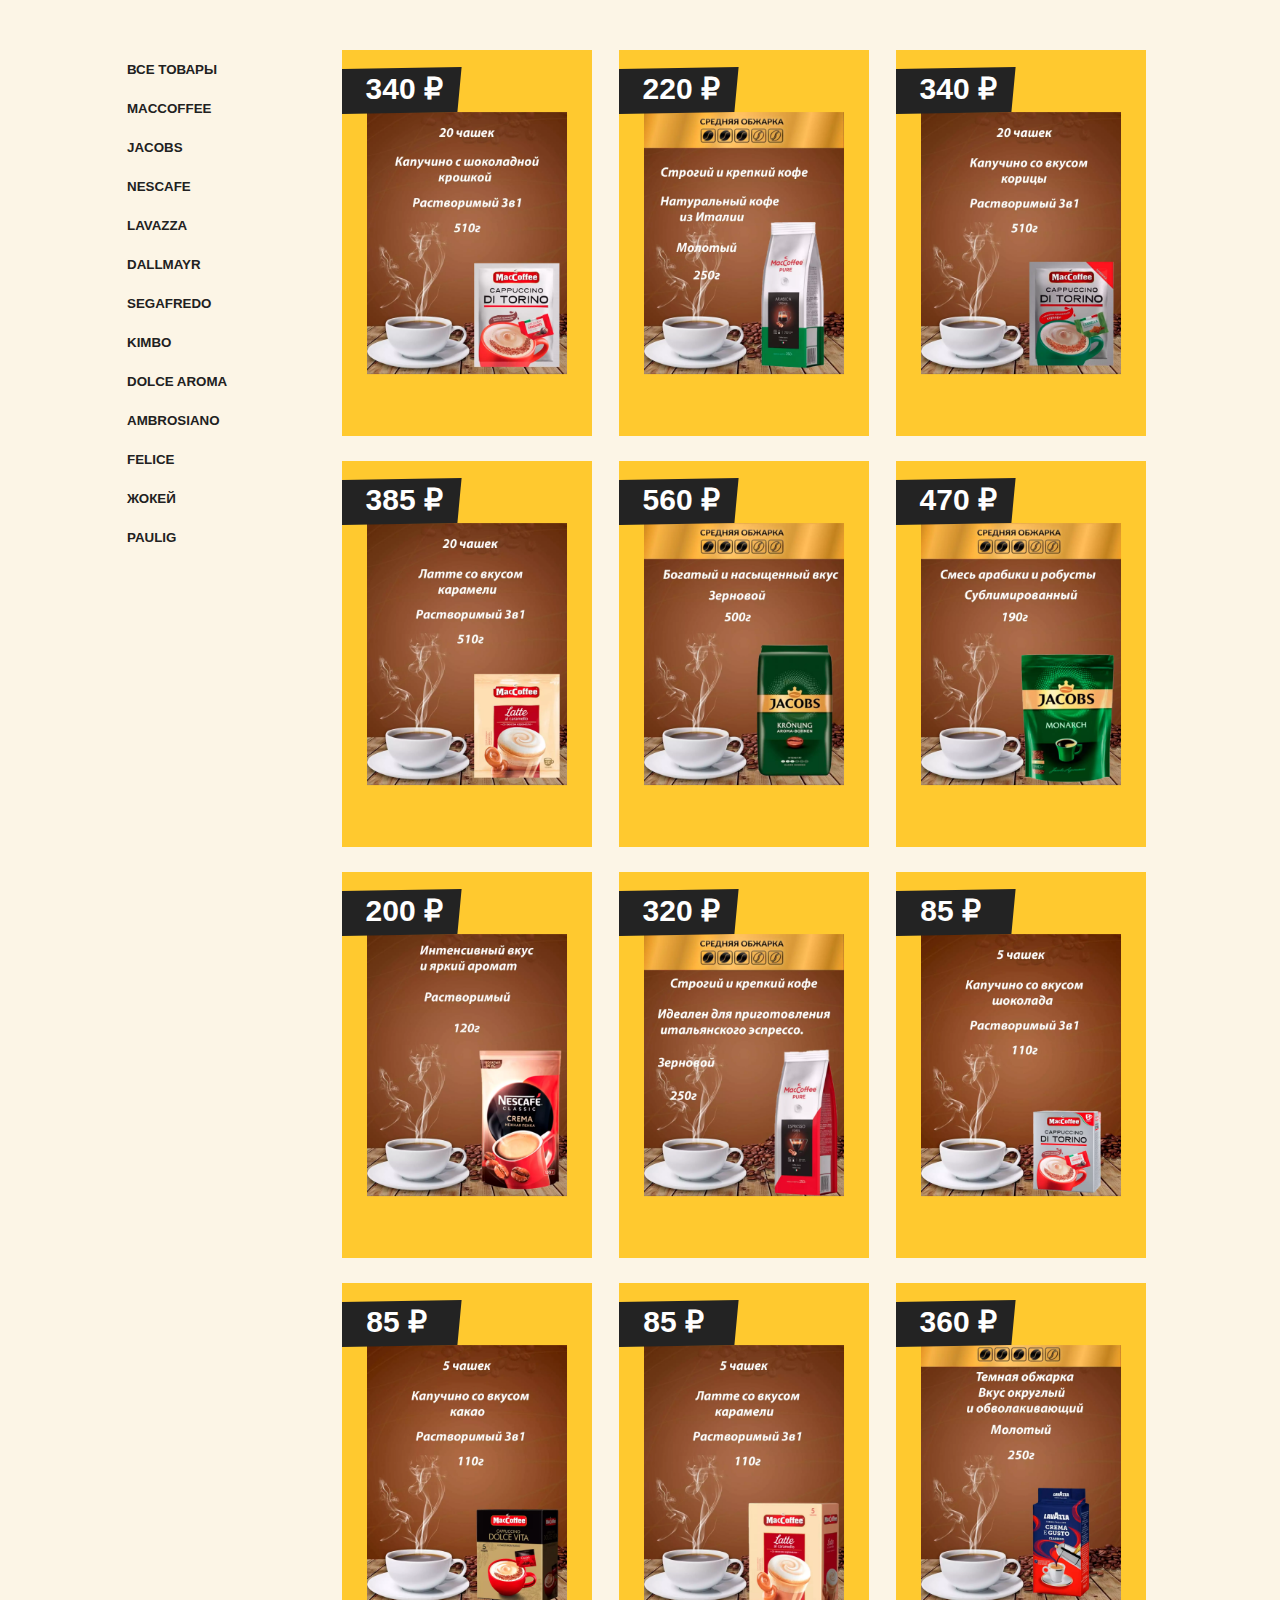
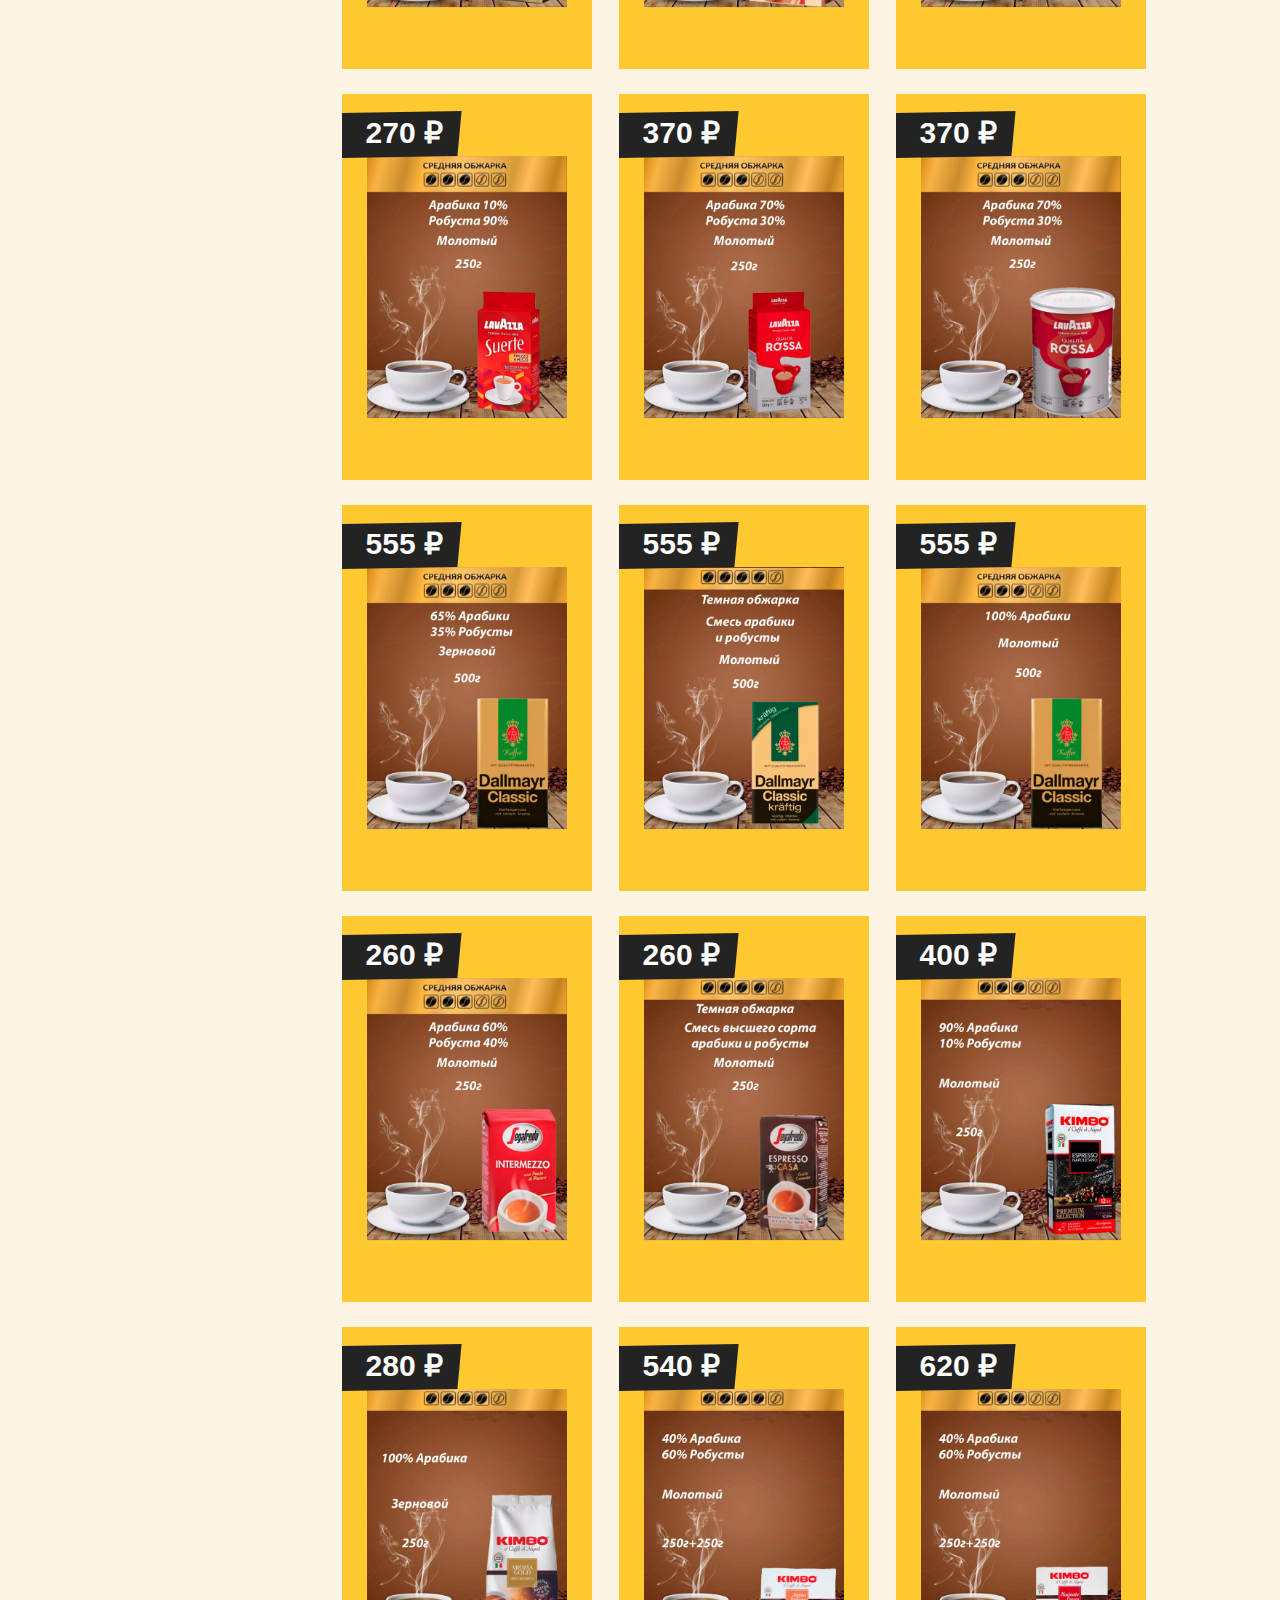
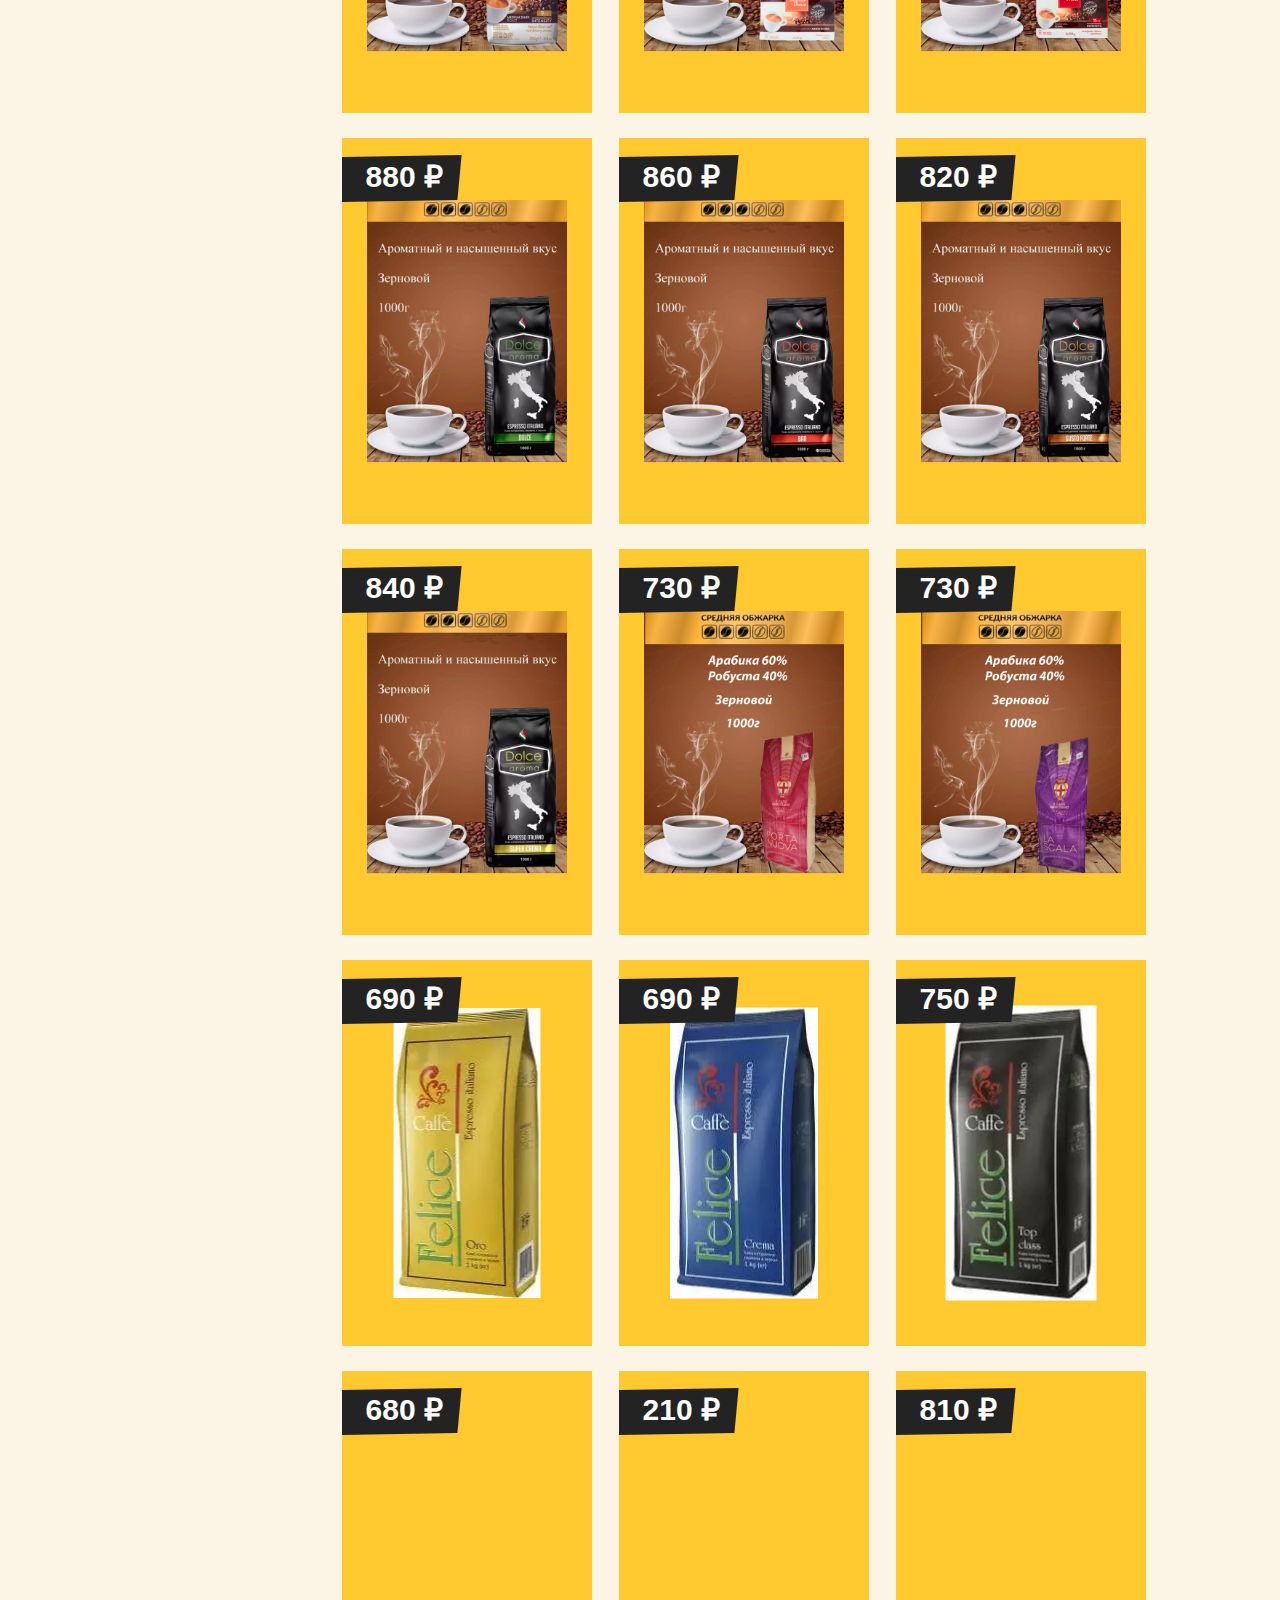
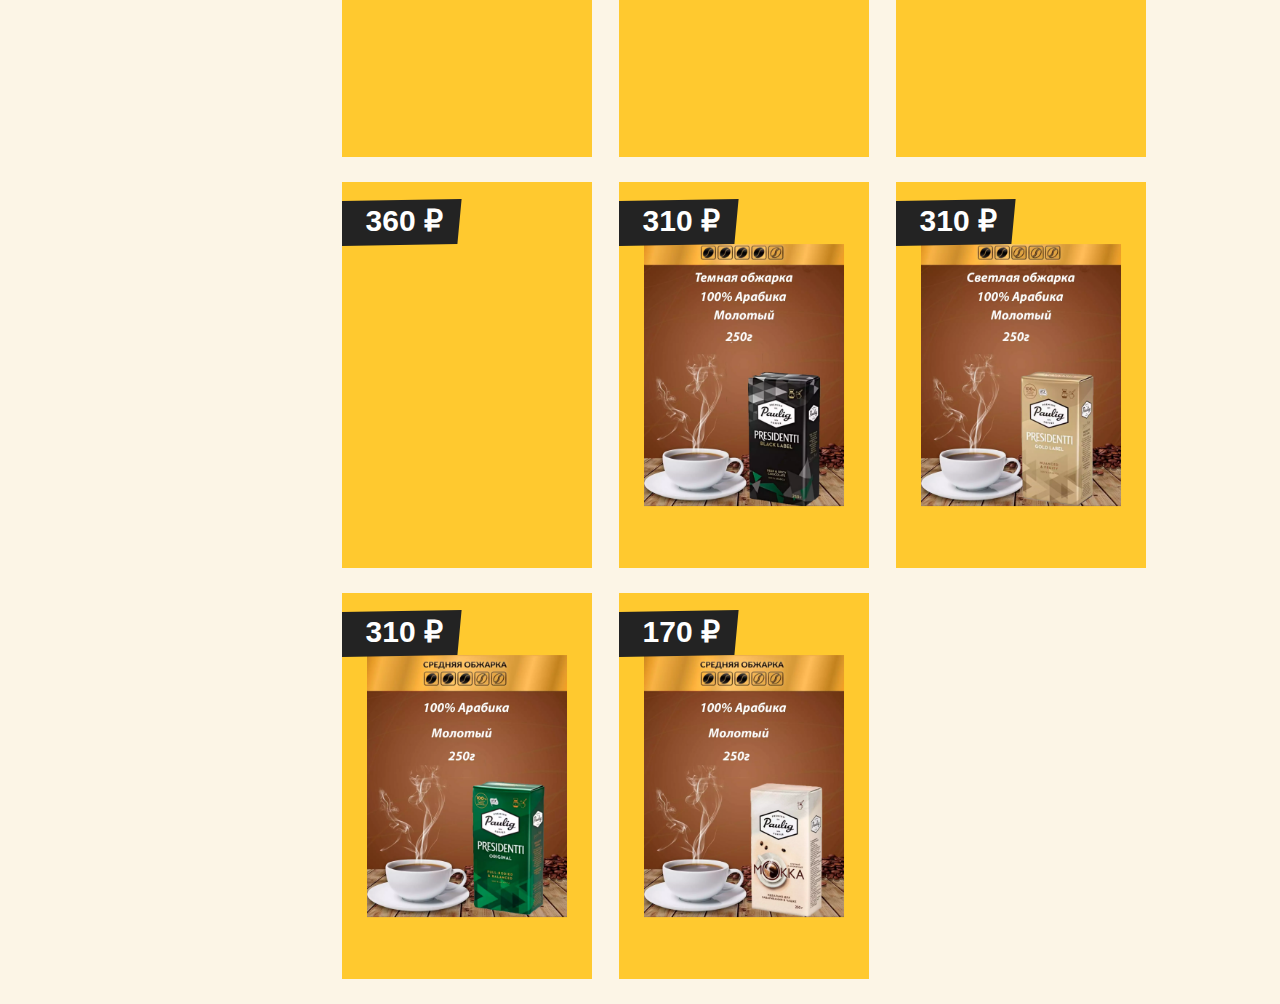
==== produkt.html @ f9328f61 "test1" ====
<!DOCTYPE html>
<html lang="en">
<head>
    <meta charset="UTF-8">
    <meta http-equiv="X-UA-Compatible" content="IE=edge">
    <meta name="viewport" content="width=device-width, initial-scale=1.0">
    <meta http-equiv="X-UA-Compatible" content="ie=edge" />
    <link rel="stylesheet" href="https://necolas.github.io/normalize.css/8.0.1/normalize.css">
    <link rel="stylesheet" href="https://fonts.googleapis.com/css?family=Roboto:400,700&subset=cyrillic">
    <link rel="stylesheet" href="https://fonts.googleapis.com/css?family=Yanone+Kaffeesatz:400,700&subset=cyrillic">  
    <link rel="stylesheet" href="./produkt.css">
    <title>Наша продукция</title>
</head>
<body >
  <div class="products-filter">
    <button class="button button_type_all" data-filter="all">Все товары</button>
    <button class="button button_type_MacCoffee" data-filter="MacCoffee">MacCoffee</button>
    <button class="button button_type_Jacobs" data-filter="Jacobs">Jacobs</button>
    <button class="button button_type_Nescafe" data-filter="Nescafe">Nescafe</button>
    <button class="button button_type_Lavazza" data-filter="Lavazza">Lavazza</button>
    <button class="button button_type_Dallmayr" data-filter="Dallmayr">Dallmayr</button>
    <button class="button button_type_Segafredo" data-filter="Segafredo">Segafredo</button>
    <button class="button button_type_Kimbo" data-filter="Kimbo">Kimbo</button>
    <button class="button button_type_Dolce-Aroma" data-filter="Dolce-Aroma">Dolce Aroma</button>
    <button class="button button_type_Ambrosiano" data-filter="Ambrosiano">Ambrosiano</button>
    <button class="button button_type_Felice" data-filter="Felice">Felice</button>
    <button class="button button_type_Zokey" data-filter="Zokey">Жокей</button>
    <button class="button button_type_Paulig" data-filter="Paulig">Paulig</button>
</div>
<div class="products__list" >
  <div class="products__item MacCoffee" >
    <a href="#" class="products__link">
      <div class="products__price">
        <div class="products__price-amount">
            340 &#8381;
        </div>
      </div>
      <div class="products__content">
        <img src="./img/maccoffee/di-torino-schoco.webp" class="products__img" alt="">
        <div class="products__desc">
          <div class="products__desc-text">Di Torino Шоколад 20 шт.</div>
          <div href="#" class="products__btn btn">Подробнее</div>
        </div>
      </div>
    </a>
  </div>
      <div class="products__item MacCoffee" >
        <a href="#" class="products__link">
          <div class="products__price">
            <div class="products__price-amount">
                220 &#8381;
            </div>
          </div>
          <div class="products__content">
            <img src="./img/maccoffee/pure-arabica-crema.webp" class="products__img" alt="">
            <div class="products__desc">
              <div class="products__desc-text">
                Pure Arabica Crema.
              </div>
              <div href="#" class="products__btn btn">Подробнее</div>
            </div>
          </div>
        </a>
      </div>
      <div class="products__item MacCoffee" >
        <a href="#" class="products__link">
          <div class="products__price">
            <div class="products__price-amount">
                340 &#8381;
            </div>
          </div>
          <div class="products__content">
            <img src="./img/maccoffee/di-torino-korica.webp" class="products__img" alt="">
            <div class="products__desc">
              <div class="products__desc-text">
                Di Torino Корица 20 шт.
              </div>
              <div href="#" class="products__btn btn">Подробнее</div>
            </div>
          </div>
        </a>
      </div>
      <div class="products__item MacCoffee" >
        <a href="#" class="products__link">
          <div class="products__price">
            <div class="products__price-amount">
                385 &#8381;
            </div>
          </div>
          <div class="products__content">
            <img src="./img/maccoffee/latte-caramel.webp" class="products__img" alt="">
            <div class="products__desc">
              <div class="products__desc-text">
                Latte Caramel 20 шт.
              </div>
              <div href="#" class="products__btn btn">Подробнее</div>
            </div>
          </div>
        </a>
      </div>
      <div class="products__item Jacobs" >
        <a href="#" class="products__link">
          <div class="products__price">
            <div class="products__price-amount">
                560 &#8381;
            </div>
          </div>
          <div class="products__content">
            <img src="./img/jacobs/jacobs-Kronung.webp" class="products__img" alt="">
            <div class="products__desc">
              <div class="products__desc-text">
                Kronung
              </div>
              <div href="#" class="products__btn btn">Подробнее</div>
            </div>
          </div>
        </a>
      </div>
      <div class="products__item Jacobs" >
        <a href="#" class="products__link">
          <div class="products__price">
            <div class="products__price-amount">
                470 &#8381;
            </div>
          </div>
          <div class="products__content">
            <img src="./img/jacobs/jacobs-monah.webp" class="products__img" alt="">
            <div class="products__desc">
              <div class="products__desc-text">
                Monarch
              </div>
              <div href="#" class="products__btn btn">Подробнее</div>
            </div>
          </div>
        </a>
      </div>
      <div class="products__item Nescafe" >
        <a href="#" class="products__link">
          <div class="products__price">
            <div class="products__price-amount">
                200 &#8381;
            </div>
          </div>
          <div class="products__content">
            <img src="./img/nescafe/nescafe-crema.webp" class="products__img" alt="">
            <div class="products__desc">
              <div class="products__desc-text">
                Classic Crema
              </div>
              <div href="#" class="products__btn btn">Подробнее</div>
            </div>
          </div>
        </a>
      </div>
      <div class="products__item MacCoffee" >
        <a href="#" class="products__link">
          <div class="products__price">
            <div class="products__price-amount">
                320 &#8381;
            </div>
          </div>
          <div class="products__content">
            <img src="./img/maccoffee/pure-espresso-forte.webp" class="products__img" alt="">
            <div class="products__desc">
              <div class="products__desc-text">Pure Espresso Forte</div>
              <div href="#" class="products__btn btn">Подробнее</div>
            </div>
          </div>
        </a>
      </div>
      <div class="products__item MacCoffee" >
        <a href="#" class="products__link">
          <div class="products__price">
            <div class="products__price-amount">
                85 &#8381;
            </div>
          </div>
          <div class="products__content">
            <img src="./img/maccoffee/di-torino-schoco5.webp" class="products__img" alt="">
            <div class="products__desc">
              <div class="products__desc-text">Di Torino Шоколад 5 шт.</div>
              <div href="#" class="products__btn btn">Подробнее</div>
            </div>
          </div>
        </a>
      </div>
      <div class="products__item MacCoffee" >
        <a href="#" class="products__link">
          <div class="products__price">
            <div class="products__price-amount">
                85 &#8381;
            </div>
          </div>
          <div class="products__content">
            <img src="./img/maccoffee/dolce-vita5.webp" class="products__img" alt="">
            <div class="products__desc">
              <div class="products__desc-text">Dolce Vita 5 шт.</div>
              <div href="#" class="products__btn btn">Подробнее</div>
            </div>
          </div>
        </a>
      </div>
      <div class="products__item MacCoffee" >
        <a href="#" class="products__link">
          <div class="products__price">
            <div class="products__price-amount">
                85 &#8381;
            </div>
          </div>
          <div class="products__content">
            <img src="./img/maccoffee/latte-caramel5.webp" class="products__img" alt="">
            <div class="products__desc">
              <div class="products__desc-text">Latte Caramel 5 шт.</div>
              <div href="#" class="products__btn btn">Подробнее</div>
            </div>
          </div>
        </a>
      </div>
      <div class="products__item Lavazza" >
        <a href="#" class="products__link">
          <div class="products__price">
            <div class="products__price-amount">
                360 &#8381;
            </div>
          </div>
          <div class="products__content">
            <img src="./img/lavazza/crema-e-gusto.webp" class="products__img" alt="">
            <div class="products__desc">
              <div class="products__desc-text">Crema E Gusto</div>
              <div href="#" class="products__btn btn">Подробнее</div>
            </div>
          </div>
        </a>
      </div>
      <div class="products__item Lavazza" >
        <a href="#" class="products__link">
          <div class="products__price">
            <div class="products__price-amount">
                270 &#8381;
            </div>
          </div>
          <div class="products__content">
            <img src="./img/lavazza/suerte.webp" class="products__img" alt="">
            <div class="products__desc">
              <div class="products__desc-text">Suerte</div>
              <div href="#" class="products__btn btn">Подробнее</div>
            </div>
          </div>
        </a>
      </div>
      <div class="products__item Lavazza" >
        <a href="#" class="products__link">
          <div class="products__price">
            <div class="products__price-amount">
                370 &#8381;
            </div>
          </div>
          <div class="products__content">
            <img src="./img/lavazza/qualita-rossa.webp" class="products__img" alt="">
            <div class="products__desc">
              <div class="products__desc-text">Qualita Rossa</div>
              <div href="#" class="products__btn btn">Подробнее</div>
            </div>
          </div>
        </a>
      </div>
      <div class="products__item Lavazza" >
        <a href="#" class="products__link">
          <div class="products__price">
            <div class="products__price-amount">
                370 &#8381;
            </div>
          </div>
          <div class="products__content">
            <img src="./img/lavazza/bqualita-rossa.webp" class="products__img" alt="">
            <div class="products__desc">
              <div class="products__desc-text">Qualita Rossa</div>
              <div href="#" class="products__btn btn">Подробнее</div>
            </div>
          </div>
        </a>
      </div>
      <div class="products__item Dallmayr" >
        <a href="#" class="products__link">
          <div class="products__price">
            <div class="products__price-amount">
                555 &#8381;
            </div>
          </div>
          <div class="products__content">
            <img src="./img/dallmayr/classic.webp" class="products__img" alt="">
            <div class="products__desc">
              <div class="products__desc-text">Classic</div>
              <div href="#" class="products__btn btn">Подробнее</div>
            </div>
          </div>
        </a>
      </div>
      <div class="products__item Dallmayr" >
        <a href="#" class="products__link">
          <div class="products__price">
            <div class="products__price-amount">
                555 &#8381;
            </div>
          </div>
          <div class="products__content">
            <img src="./img/dallmayr/classic-kraftig.webp" class="products__img" alt="">
            <div class="products__desc">
              <div class="products__desc-text">Classic kraftig</div>
              <div href="#" class="products__btn btn">Подробнее</div>
            </div>
          </div>
        </a>
      </div>
      <div class="products__item Dallmayr" >
        <a href="#" class="products__link">
          <div class="products__price">
            <div class="products__price-amount">
                555 &#8381;
            </div>
          </div>
          <div class="products__content">
            <img src="./img/dallmayr/classic-05.webp" class="products__img" alt="">
            <div class="products__desc">
              <div class="products__desc-text">Classic</div>
              <div href="#" class="products__btn btn">Подробнее</div>
            </div>
          </div>
        </a>
      </div>
      <div class="products__item Segafredo" >
        <a href="#" class="products__link">
          <div class="products__price">
            <div class="products__price-amount">
                260 &#8381;
            </div>
          </div>
          <div class="products__content">
            <img src="./img/Segafredo/intetmezzo.webp" class="products__img" alt="">
            <div class="products__desc">
              <div class="products__desc-text">Intermezzo</div>
              <div href="#" class="products__btn btn">Подробнее</div>
            </div>
          </div>
        </a>
      </div>
      <div class="products__item Segafredo">
          <a href="#" class="products__link">
          <div class="products__price">
            <div class="products__price-amount">
                260 &#8381;
            </div>
          </div>
          <div class="products__content">
            <img src="./img/Segafredo/espresso-casa.webp" class="products__img" alt="">
            <div class="products__desc">
              <div class="products__desc-text">Espresso Casa</div>
              <div href="#" class="products__btn btn">Подробнее</div>
            </div>
          </div>
        </a>
      </div>
      <div class="products__item Kimbo">
        <a href="#" class="products__link">
        <div class="products__price">
          <div class="products__price-amount">
              400 &#8381;
          </div>
        </div>
        <div class="products__content">
          <img src="./img/kimbo/espresso-napoletano.webp" class="products__img" alt="">
          <div class="products__desc">
            <div class="products__desc-text">Espresso Napoletano</div>
            <div href="#" class="products__btn btn">Подробнее</div>
          </div>
        </div>
      </a>
    </div>
    <div class="products__item Kimbo">
      <a href="#" class="products__link">
      <div class="products__price">
        <div class="products__price-amount">
            280 &#8381;
        </div>
      </div>
      <div class="products__content">
        <img src="./img/kimbo/aroma-gold.webp" class="products__img" alt="">
        <div class="products__desc">
          <div class="products__desc-text">Aroma Gold</div>
          <div href="#" class="products__btn btn">Подробнее</div>
        </div>
      </div>
    </a>
  </div>
  <div class="products__item Kimbo">
    <a href="#" class="products__link">
    <div class="products__price">
      <div class="products__price-amount">
          540 &#8381;
      </div>
    </div>
    <div class="products__content">
      <img src="./img/kimbo/aroma-italiano.webp" class="products__img" alt="">
      <div class="products__desc">
        <div class="products__desc-text">Aroma Italiano</div>
        <div href="#" class="products__btn btn">Подробнее</div>
      </div>
    </div>
  </a>
</div>
<div class="products__item Kimbo">
  <a href="#" class="products__link">
  <div class="products__price">
    <div class="products__price-amount">
        620 &#8381;
    </div>
  </div>
  <div class="products__content">
    <img src="./img/kimbo/macinato-fresco.webp" class="products__img" alt="">
    <div class="products__desc">
      <div class="products__desc-text">Macinato Fresco</div>
      <div href="#" class="products__btn btn">Подробнее</div>
    </div>
  </div>
</a>
</div>
<div class="products__item Dolce-Aroma">
  <a href="#" class="products__link">
  <div class="products__price">
    <div class="products__price-amount">
        880 &#8381;
    </div>
  </div>
  <div class="products__content">
    <img src="./img/Dolce Aroma/dolce.webp" class="products__img" alt="">
    <div class="products__desc">
      <div class="products__desc-text">Dolce</div>
      <div href="#" class="products__btn btn">Подробнее</div>
    </div>
  </div>
</a>
</div>
<div class="products__item Dolce-Aroma">
  <a href="#" class="products__link">
  <div class="products__price">
    <div class="products__price-amount">
        860 &#8381;
    </div>
  </div>
  <div class="products__content">
    <img src="./img/Dolce Aroma/bar.webp" class="products__img" alt="">
    <div class="products__desc">
      <div class="products__desc-text">Bar</div>
      <div href="#" class="products__btn btn">Подробнее</div>
    </div>
  </div>
</a>
</div>
<div class="products__item Dolce-Aroma">
  <a href="#" class="products__link">
  <div class="products__price">
    <div class="products__price-amount">
        820 &#8381;
    </div>
  </div>
  <div class="products__content">
    <img src="./img/Dolce Aroma/gusto-forte.webp" class="products__img" alt="">
    <div class="products__desc">
      <div class="products__desc-text">Gusto Forte</div>
      <div href="#" class="products__btn btn">Подробнее</div>
    </div>
  </div>
</a>
</div>
<div class="products__item Dolce-Aroma">
  <a href="#" class="products__link">
  <div class="products__price">
    <div class="products__price-amount">
        840 &#8381;
    </div>
  </div>
  <div class="products__content">
    <img src="./img/Dolce Aroma/super-crema.webp" class="products__img" alt="">
    <div class="products__desc">
      <div class="products__desc-text">Super Crema</div>
      <div href="#" class="products__btn btn">Подробнее</div>
    </div>
  </div>
</a>
</div>
<div class="products__item Ambrosiano">
  <a href="#" class="products__link">
  <div class="products__price">
    <div class="products__price-amount">
        730 &#8381;
    </div>
  </div>
  <div class="products__content">
    <img src="./img/Ambrosiano/porta-nuova.webp" class="products__img" alt="">
    <div class="products__desc">
      <div class="products__desc-text">Porta Nuova</div>
      <div href="#" class="products__btn btn">Подробнее</div>
    </div>
  </div>
</a>
</div>
<div class="products__item Ambrosiano">
  <a href="#" class="products__link">
  <div class="products__price">
    <div class="products__price-amount">
        730 &#8381;
    </div>
  </div>
  <div class="products__content">
    <img src="./img/Ambrosiano/la-scala.webp" class="products__img" alt="">
    <div class="products__desc">
      <div class="products__desc-text">La Scala</div>
      <div href="#" class="products__btn btn">Подробнее</div>
    </div>
  </div>
</a>
</div>
<div class="products__item Felice">
  <a href="#" class="products__link">
  <div class="products__price">
    <div class="products__price-amount">
        690 &#8381;
    </div>
  </div>
  <div class="products__content">
    <img src="./img/Felice/oro.webp" class="products__img" alt="">
    <div class="products__desc">
      <div class="products__desc-text">Oro</div>
      <div href="#" class="products__btn btn">Подробнее</div>
    </div>
  </div>
</a>
</div>
<div class="products__item Felice">
  <a href="#" class="products__link">
  <div class="products__price">
    <div class="products__price-amount">
        690 &#8381;
    </div>
  </div>
  <div class="products__content">
    <img src="./img/Felice/crema.webp" class="products__img" alt="">
    <div class="products__desc">
      <div class="products__desc-text">Crema</div>
      <div href="#" class="products__btn btn">Подробнее</div>
    </div>
  </div>
</a>
</div>
<div class="products__item Felice">
  <a href="#" class="products__link">
  <div class="products__price">
    <div class="products__price-amount">
        750 &#8381;
    </div>
  </div>
  <div class="products__content">
    <img src="./img/Felice/top-class.webp" class="products__img" alt="">
    <div class="products__desc">
      <div class="products__desc-text">Top class</div>
      <div href="#" class="products__btn btn">Подробнее</div>
    </div>
  </div>
</a>
</div>
<div class="products__item Zokey">
  <a href="#" class="products__link">
  <div class="products__price">
    <div class="products__price-amount">
        680 &#8381;
    </div>
  </div>
  <div class="products__content">
    <img src="./img/жокей/традиционный.webp" class="products__img" alt="">
    <div class="products__desc">
      <div class="products__desc-text">Традиционный</div>
      <div href="#" class="products__btn btn">Подробнее</div>
    </div>
  </div>
</a>
</div>
<div class="products__item Zokey">
  <a href="#" class="products__link">
  <div class="products__price">
    <div class="products__price-amount">
        210 &#8381;
    </div>
  </div>
  <div class="products__content">
    <img src="./img/жокей/триумф.webp" class="products__img" alt="">
    <div class="products__desc">
      <div class="products__desc-text">Триумф</div>
      <div href="#" class="products__btn btn">Подробнее</div>
    </div>
  </div>
</a>
</div>
<div class="products__item Zokey">
  <a href="#" class="products__link">
  <div class="products__price">
    <div class="products__price-amount">
        810 &#8381;
    </div>
  </div>
  <div class="products__content">
    <img src="./img/жокей/классический.webp" class="products__img" alt="">
    <div class="products__desc">
      <div class="products__desc-text">Классический</div>
      <div href="#" class="products__btn btn">Подробнее</div>
    </div>
  </div>
</a>
</div>
<div class="products__item Zokey">
  <a href="#" class="products__link">
  <div class="products__price">
    <div class="products__price-amount">
        360 &#8381;
    </div>
  </div>
  <div class="products__content">
    <img src="./img/жокей/по-восточному.webp" class="products__img" alt="">
    <div class="products__desc">
      <div class="products__desc-text">По-восточному</div>
      <div href="#" class="products__btn btn">Подробнее</div>
    </div>
  </div>
</a>
</div>
<div class="products__item Paulig">
  <a href="#" class="products__link">
  <div class="products__price">
    <div class="products__price-amount">
        310 &#8381;
    </div>
  </div>
  <div class="products__content">
    <img src="./img/paulig/black-label.webp" class="products__img" alt="">
    <div class="products__desc">
      <div class="products__desc-text">Black Label</div>
      <div href="#" class="products__btn btn">Подробнее</div>
    </div>
  </div>
</a>
</div>
<div class="products__item Paulig">
  <a href="#" class="products__link">
  <div class="products__price">
    <div class="products__price-amount">
        310 &#8381;
    </div>
  </div>
  <div class="products__content">
    <img src="./img/paulig/gold-label.webp" class="products__img" alt="">
    <div class="products__desc">
      <div class="products__desc-text">Gold Label</div>
      <div href="#" class="products__btn btn">Подробнее</div>
    </div>
  </div>
</a>
</div>
<div class="products__item Paulig">
  <a href="#" class="products__link">
  <div class="products__price">
    <div class="products__price-amount">
        310 &#8381;
    </div>
  </div>
  <div class="products__content">
    <img src="./img/paulig/original.webp" class="products__img" alt="">
    <div class="products__desc">
      <div class="products__desc-text">Original</div>
      <div href="#" class="products__btn btn">Подробнее</div>
    </div>
  </div>
</a>
</div>
<div class="products__item Paulig">
  <a href="#" class="products__link">
  <div class="products__price">
    <div class="products__price-amount">
        170 &#8381;
    </div>
  </div>
  <div class="products__content">
    <img src="./img/paulig/mokka.webp" class="products__img" alt="">
    <div class="products__desc">
      <div class="products__desc-text">Mokka</div>
      <div href="#" class="products__btn btn">Подробнее</div>
    </div>
  </div>
</a>
</div>
  </div>
<script src="/produkt.js"></script>

</body>
</html>
---- produkt.css ----
:root {
  --red: #d82727;
  --titlesFont: "Yanone Kaffeesatz", Arial, Helvetica, sans-serif;
}

@font-face {
  font-family: "alegreya";
  src: url("./fonts/alegreyasanssc-black-webfont.woff2") format("woff2"),
    url("./fonts/alegreyasanssc-black-webfont.woff") format("woff");
  font-weight: normal;
  font-style: normal;
}

.btn {
  text-transform: uppercase;
  font-family: var(--titlesFont);
  font-size: 24px;
  padding: 2px 30px;
  background: #1b1b1b;
  color: #ffc92f;
}

.btn:hover {
  background: var(--red);
  color: #fff;
}

.btn--big {
  text-decoration: none;
  font-size: 28px;
  padding: 6px 73px;
}

*,
*::after,
*::before {
  margin: 0;
  padding: 0;
  box-sizing: border-box;
}

ul {
  margin: 0;
  padding: 0;
}

ul>li {
  list-style: none;
}

p {
  margin: 0;
}

body,
html {
  font: 16px / 1.42 "Roboto", Arial, sans-serif;
  color: #212121;
  background: #fcf5e6;
  margin: 0 auto;
  max-width: 1152px;
  font-style: normal;
  font-size: 16px;
  display: flex;

  text-align: center;
  
}


/* ---- products-filter ---- */

.products-filter {
  display:flex;
  margin: 50px 0 104px 0;
  padding: 0;
  flex-direction: column;
  position:relative;
}
.button {
  width: 200px;
  padding: 12px 0 12px 12px;
  margin: 0;
  cursor: pointer;
  color: #212121;
  text-transform: uppercase;
  font-weight: bold;
  border: 0;
  position: relative;
  background-color: transparent;
  text-align: left;
    
}
.button:last-child {
  margin-right: 0;
}
.button:hover,
.button:active,
.button:focus {
    background-color: black;
    border-radius: 6px;
    transition: all 0.4s ease;
  color: #ffc92f;
  bottom: -1px;
}
.button__active {
  background-color: black;
  color: #ffc92f;
}
/* ----  ---- */
.products-filter__link {
  font-family: "Yanone Kaffeesatz", Arial, sans-serif;
  text-transform: uppercase;
  padding: 2px 21px;
  text-decoration: none;
  color: #1b1b1b;
  font-size: 24px;
  font-weight: bold;
  display: inline-block;
}

.products-filter__link:hover {
  color: #d82727;
}


.products-filter__item {
  margin-right: 46px;
}

.products-filter__item:last-child {
  margin-right: 0;
}

/* ---- products ---- */

.products__list {
  width: 850px;
  margin: 0;
  display: flex;
  flex-wrap: wrap;
  margin: 50px auto 0;
}

.products__item {
  width: 250px;
  margin-left: 27px;
  height: 386px;
  background: #ffc92f;
  position: relative;
  margin-bottom: 25px; 
  display: inline-block;
  overflow: hidden;
  transition: 0.5s all;
}

.products__link {
  text-decoration: none;
  color: #fff;
  font-size: 15px;
  position: absolute;
  top: 0;
  left: 0;
  width: 100%;
  height: 100%;
}

.products__link:hover .products__desc {
  transform: translate(0);
}

.products__content {
  position: absolute;
  top: 0;
  left: 0;
  width: 100%;
  height: 100%;
  overflow: hidden;
}

.products__img {
  display: block;
  max-width: 80%;
  max-height: 80%;
  position: absolute;
  top: 50%;
  left: 50%;
  transform: translate(-50%, -50%);
}



.products__item--color-black {
  background: #232323;
}

.products__item--color-black .products__price {
  color: #212121;
  border-bottom-color: #ffc92f;
}

.products__desc {
  position: absolute;
  bottom: 0;
  left: 0;
  right: 0;
  padding: 23px 30px;
  background: rgba(35, 35, 35, 0.8);
  display: flex;
  flex-direction: column;
  align-items: center;
  text-align: center;
  transform: translateY(110%);
  transition: transform 0.3s;
}

.products__desc-text {
  margin-bottom: 18px;
}

.products__price {
  border-bottom: 45px solid #232323;
  border-left: 5px solid transparent;
  border-right: 2px solid transparent;
  width: 126px;
  transform: rotate(179deg);
  top: 18px;
  left: -6px;
  position: absolute;
  font-family: Arial, Helvetica, sans-serif;
  color: #fff;
  font-weight: bold;
  font-size: 30px;
  z-index: 5;
}

.products__price-amount {
  transform: rotate(-179deg);
  position: absolute;
  top: 2px;
  right: 28px;
}

.products__price-amount .rub {
  font-size: 13px;
}

.anime {
  transform: scale(0);
  opacity: 0;
}

.hide {
  animation-name: hide;
  animation-duration: 0.5s;
  animation-fill-mode: forwards;
}

@keyframes hide {
  0% {
    visibility: visible;
    height: 200px;
  }
  100% {
    visibility: hidden;
    width: 0;
    height: 0;
    max-width: 0;
    font-size: 0;
    margin: 0;
  }
}
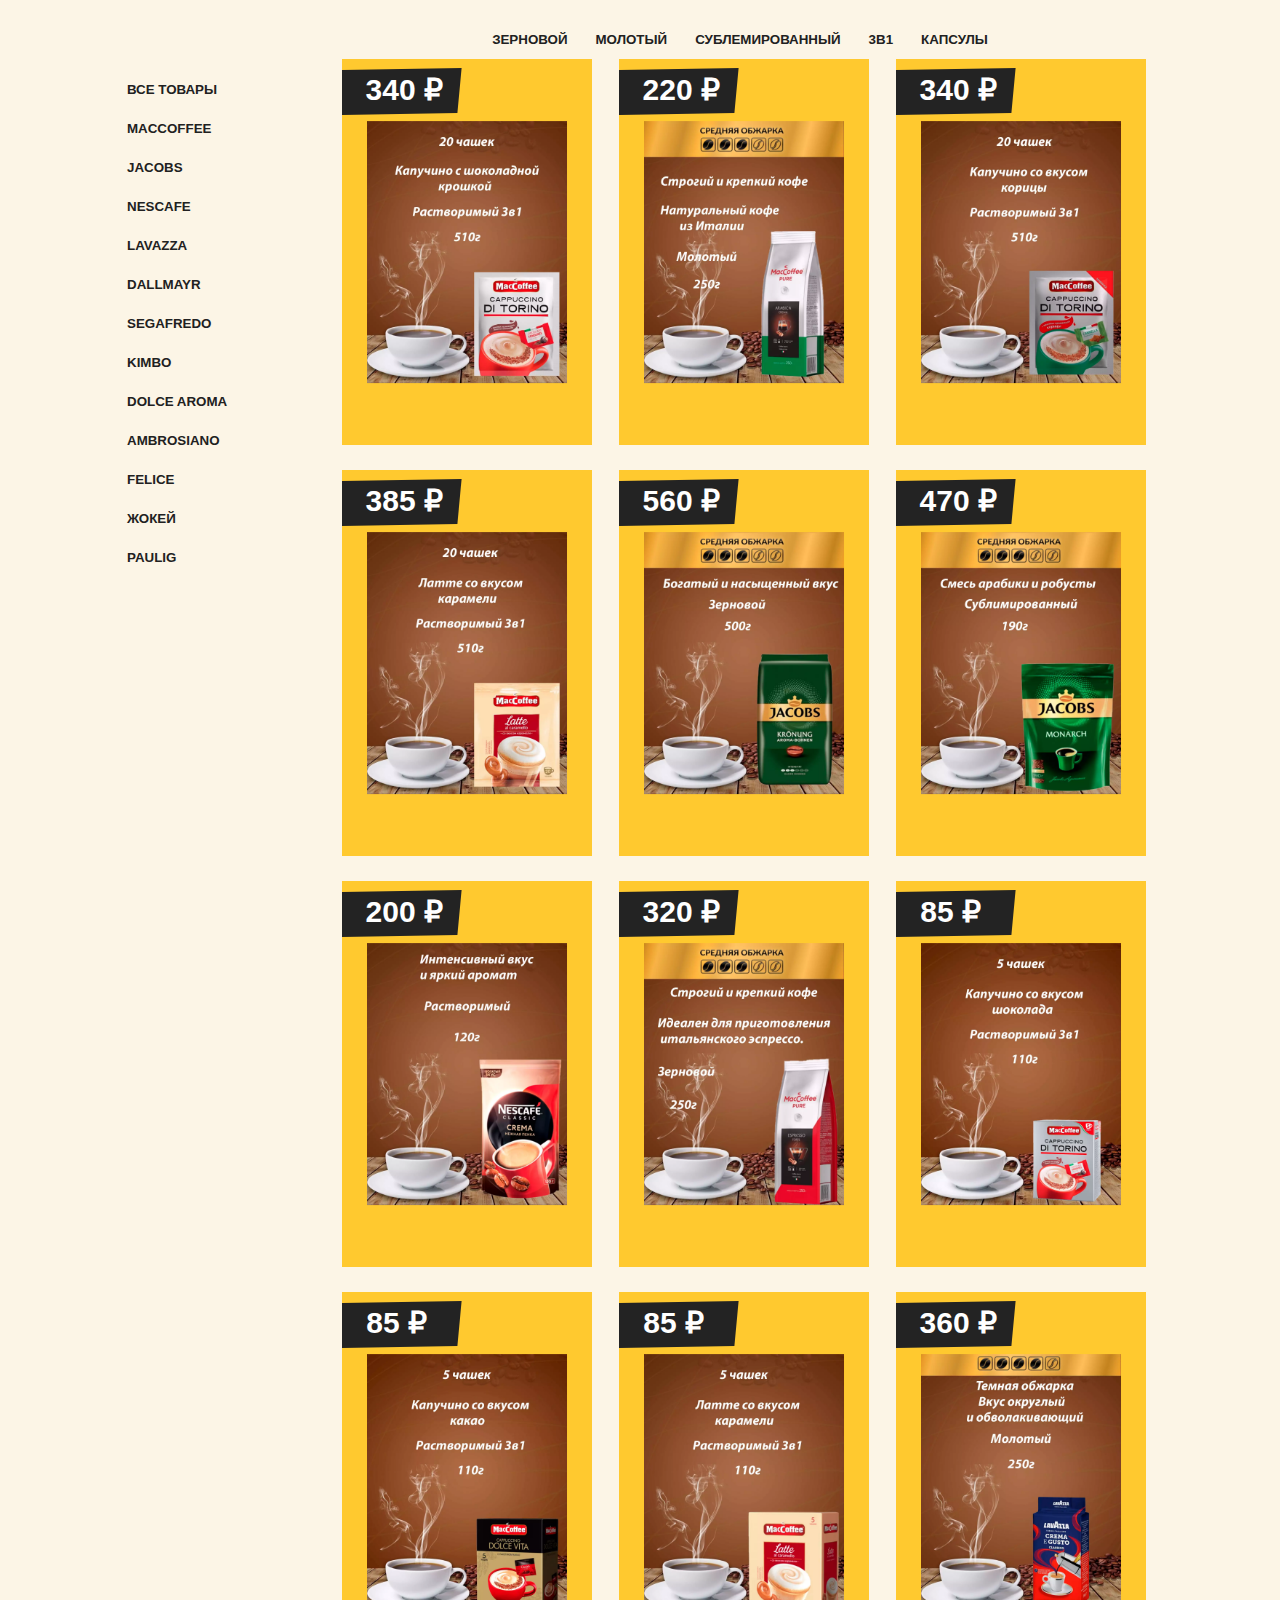
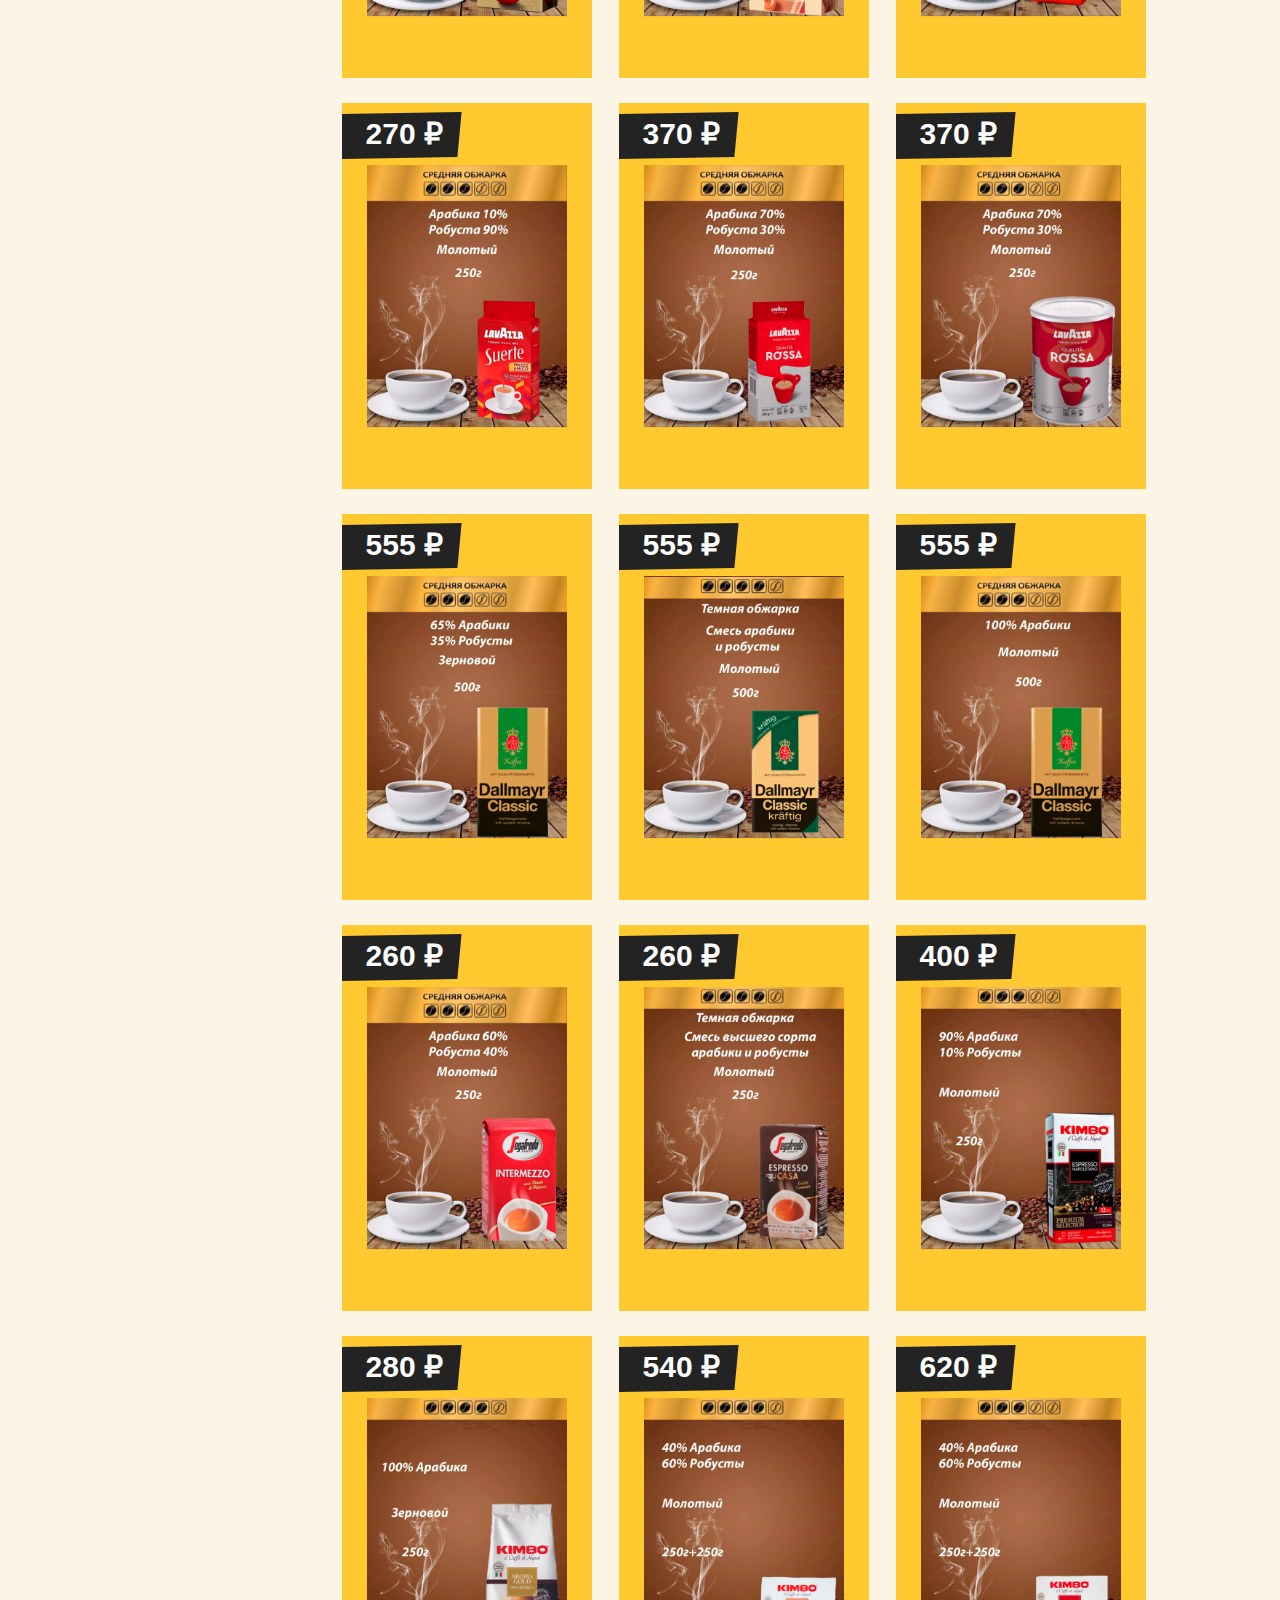
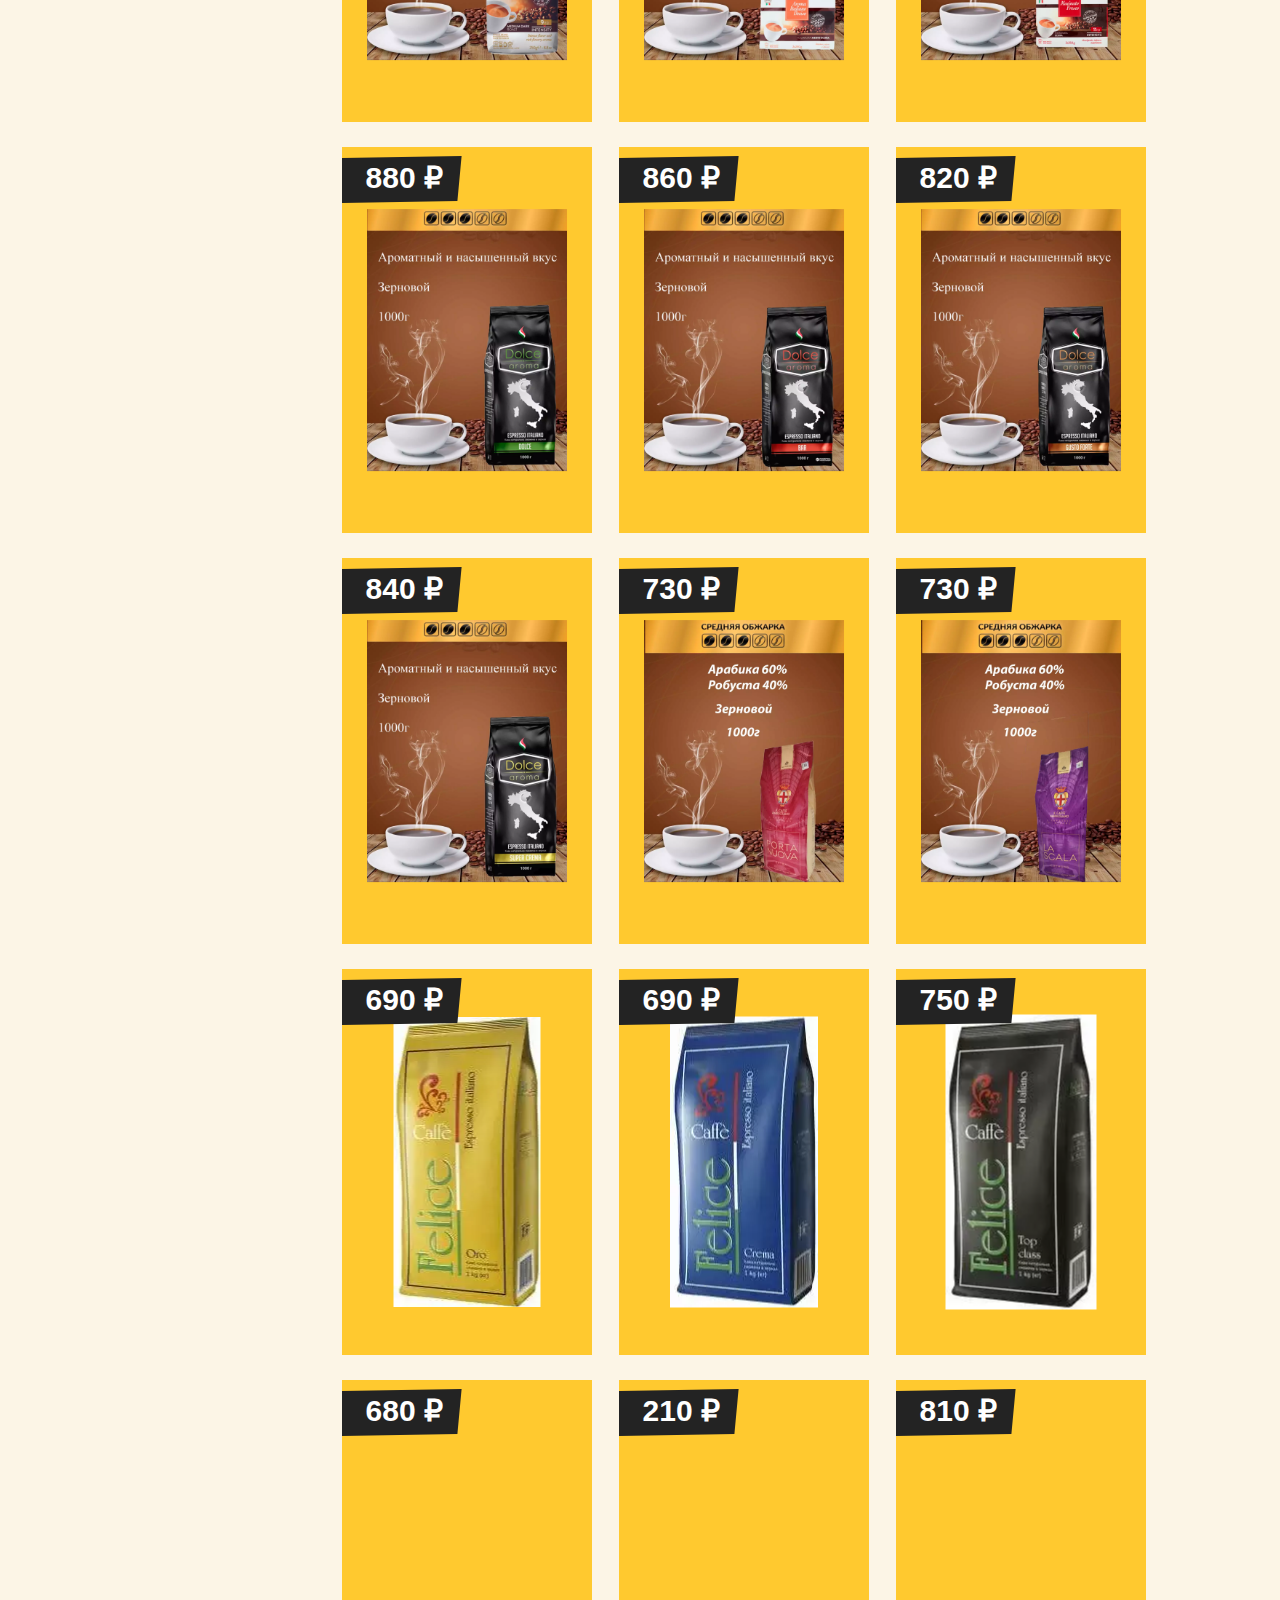
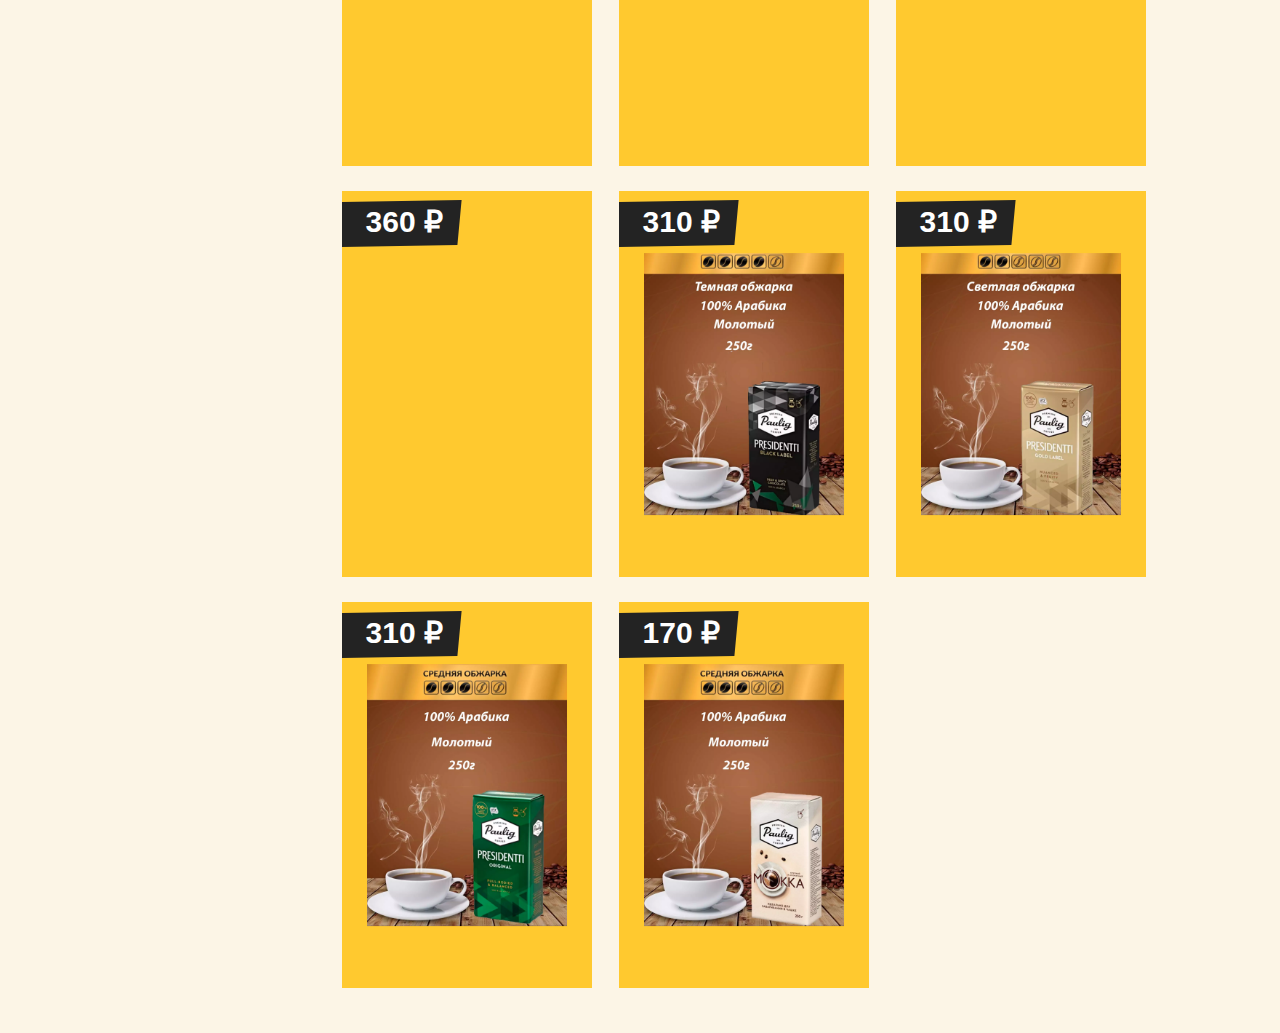
==== commit 2b4f3b61: "opis+menu" ====
--- a/produkt.html
+++ b/produkt.html
@@ -1,6 +1,6 @@
 <!DOCTYPE html>
 <html lang="en">
-<head>
+  <head>
     <meta charset="UTF-8">
     <meta http-equiv="X-UA-Compatible" content="IE=edge">
     <meta name="viewport" content="width=device-width, initial-scale=1.0">
@@ -10,25 +10,35 @@
     <link rel="stylesheet" href="https://fonts.googleapis.com/css?family=Yanone+Kaffeesatz:400,700&subset=cyrillic">  
     <link rel="stylesheet" href="./produkt.css">
     <title>Наша продукция</title>
-</head>
-<body >
-  <div class="products-filter">
-    <button class="button button_type_all" data-filter="all">Все товары</button>
-    <button class="button button_type_MacCoffee" data-filter="MacCoffee">MacCoffee</button>
-    <button class="button button_type_Jacobs" data-filter="Jacobs">Jacobs</button>
-    <button class="button button_type_Nescafe" data-filter="Nescafe">Nescafe</button>
-    <button class="button button_type_Lavazza" data-filter="Lavazza">Lavazza</button>
-    <button class="button button_type_Dallmayr" data-filter="Dallmayr">Dallmayr</button>
-    <button class="button button_type_Segafredo" data-filter="Segafredo">Segafredo</button>
-    <button class="button button_type_Kimbo" data-filter="Kimbo">Kimbo</button>
-    <button class="button button_type_Dolce-Aroma" data-filter="Dolce-Aroma">Dolce Aroma</button>
-    <button class="button button_type_Ambrosiano" data-filter="Ambrosiano">Ambrosiano</button>
-    <button class="button button_type_Felice" data-filter="Felice">Felice</button>
-    <button class="button button_type_Zokey" data-filter="Zokey">Жокей</button>
-    <button class="button button_type_Paulig" data-filter="Paulig">Paulig</button>
-</div>
-<div class="products__list" >
-  <div class="products__item MacCoffee" >
+  </head>
+  <body >
+    <header>
+      <div class="products-filter">
+        <button class="button button_type_all" data-filter="all">Все товары</button>
+        <button class="button button_type_MacCoffee" data-filter="MacCoffee">MacCoffee</button>
+        <button class="button button_type_Jacobs" data-filter="Jacobs">Jacobs</button>
+        <button class="button button_type_Nescafe" data-filter="Nescafe">Nescafe</button>
+        <button class="button button_type_Lavazza" data-filter="Lavazza">Lavazza</button>
+        <button class="button button_type_Dallmayr" data-filter="Dallmayr">Dallmayr</button>
+        <button class="button button_type_Segafredo" data-filter="Segafredo">Segafredo</button>
+        <button class="button button_type_Kimbo" data-filter="Kimbo">Kimbo</button>
+        <button class="button button_type_Dolce-Aroma" data-filter="Dolce-Aroma">Dolce Aroma</button>
+        <button class="button button_type_Ambrosiano" data-filter="Ambrosiano">Ambrosiano</button>
+        <button class="button button_type_Felice" data-filter="Felice">Felice</button>
+        <button class="button button_type_Zokey" data-filter="Zokey">Жокей</button>
+        <button class="button button_type_Paulig" data-filter="Paulig">Paulig</button>
+      </div>
+    </header>
+    <section class="filter">
+      <div> 
+        <button class="button button_type_zerno verh" data-filter="zerno">Зерновой</button>
+        <button class="button button_type_molot verh" data-filter="molot">Молотый</button>
+        <button class="button button_type_subl verh" data-filter="subl">Сублемированный</button>
+        <button class="button button_type_3v1 verh" data-filter="3v1">3в1</button>
+        <button class="button button_type_kapsula verh" data-filter="kapsula">Капсулы</button>
+      </div>
+      <div class="products__list" >
+        <div class="products__item MacCoffee 3v1" >
     <a href="#" class="products__link">
       <div class="products__price">
         <div class="products__price-amount">
@@ -38,13 +48,14 @@
       <div class="products__content">
         <img src="./img/maccoffee/di-torino-schoco.webp" class="products__img" alt="">
         <div class="products__desc">
-          <div class="products__desc-text">Di Torino Шоколад 20 шт.</div>
-          <div href="#" class="products__btn btn">Подробнее</div>
+          <div class="products__desc-text"><h3>Di Torino Шоколад 20 шт.</h4> 
+            Капучино Cappuccino di Torino - это знаменитая рецептура превосходного капучино с настоящей шоколадной крошкой из темного бельгийского шоколада, изобретенная в городе ТуринИтальянская рецептура, соединили вместе кофе, сахар, сливки и добавив к этим ингредиентам бельгийский темный шоколад.
+          </div>
         </div>
       </div>
     </a>
-  </div>
-      <div class="products__item MacCoffee" >
+        </div>
+        <div class="products__item MacCoffee molot" >
         <a href="#" class="products__link">
           <div class="products__price">
             <div class="products__price-amount">
@@ -55,14 +66,13 @@
             <img src="./img/maccoffee/pure-arabica-crema.webp" class="products__img" alt="">
             <div class="products__desc">
               <div class="products__desc-text">
-                Pure Arabica Crema.
-              </div>
-              <div href="#" class="products__btn btn">Подробнее</div>
-            </div>
-          </div>
-        </a>
-      </div>
-      <div class="products__item MacCoffee" >
+                <h3>Pure Arabica Crema</h3>Кофе в зёрнах. Чистый вкус 100% арабики - самого премиального сорта кофе, без примесей. Обжаренные на современном итальянском оборудовании зёрна Арабики позволяют приготовить напиток на любой вкус, от крепкого эспрессо до нежного капучино. Кофе имеет нотки карамели, шоколада и фруктов.
+              </div>
+            </div>
+          </div>
+        </a>
+        </div>
+        <div class="products__item MacCoffee 3v1" >
         <a href="#" class="products__link">
           <div class="products__price">
             <div class="products__price-amount">
@@ -73,14 +83,13 @@
             <img src="./img/maccoffee/di-torino-korica.webp" class="products__img" alt="">
             <div class="products__desc">
               <div class="products__desc-text">
-                Di Torino Корица 20 шт.
-              </div>
-              <div href="#" class="products__btn btn">Подробнее</div>
-            </div>
-          </div>
-        </a>
-      </div>
-      <div class="products__item MacCoffee" >
+                <h3>Di Torino Корица 20 шт.</h3>
+              </div>
+            </div>
+          </div>
+        </a>
+        </div>
+        <div class="products__item MacCoffee 3v1" >
         <a href="#" class="products__link">
           <div class="products__price">
             <div class="products__price-amount">
@@ -91,14 +100,14 @@
             <img src="./img/maccoffee/latte-caramel.webp" class="products__img" alt="">
             <div class="products__desc">
               <div class="products__desc-text">
-                Latte Caramel 20 шт.
-              </div>
-              <div href="#" class="products__btn btn">Подробнее</div>
-            </div>
-          </div>
-        </a>
-      </div>
-      <div class="products__item Jacobs" >
+                <h3>Latte Caramel 20 шт.</h3>
+                Ароматный растворимый кофе MacCoffee Latte Al Caramello со вкусом карамели. <p>MacCoffee Latte Al CaramelloMacCoffee представил продукт, который сочетает в себе молочность, нежную пенку и притягательный карамельный вкус.
+              </div>
+            </div>
+          </div>
+        </a>
+        </div>
+        <div class="products__item Jacobs zerno" >
         <a href="#" class="products__link">
           <div class="products__price">
             <div class="products__price-amount">
@@ -109,14 +118,13 @@
             <img src="./img/jacobs/jacobs-Kronung.webp" class="products__img" alt="">
             <div class="products__desc">
               <div class="products__desc-text">
-                Kronung
-              </div>
-              <div href="#" class="products__btn btn">Подробнее</div>
-            </div>
-          </div>
-        </a>
-      </div>
-      <div class="products__item Jacobs" >
+                <h3>Kronung</h3> Сладкий сбалансированный зерновой кофе с фруктовыми нотами, с ароматом орехов, шоколада, яблока и сандала, во вкусе ноты арбуза и лесного ореха, долгое послевкусие. Хорошо раскрывается в эспрессо, в том числе в автоматических кофемашинах, гейзерной кофеварке и турке.
+              </div>
+            </div>
+          </div>
+        </a>
+        </div>
+        <div class="products__item Jacobs subl" >
         <a href="#" class="products__link">
           <div class="products__price">
             <div class="products__price-amount">
@@ -127,14 +135,14 @@
             <img src="./img/jacobs/jacobs-monah.webp" class="products__img" alt="">
             <div class="products__desc">
               <div class="products__desc-text">
-                Monarch
-              </div>
-              <div href="#" class="products__btn btn">Подробнее</div>
-            </div>
-          </div>
-        </a>
-      </div>
-      <div class="products__item Nescafe" >
+                <h3>Monarch</h3> 
+                Растворимый кофе высококачественный, ароматный, вкусный напиток, созданный популярным во всем мире кофейным брендом. Напиток имеет мягкий, нежный вкус и аромат, в котором переплетаются кофейные, молочные и шоколадные ноты.
+              </div>
+            </div>
+          </div>
+        </a>
+        </div>
+        <div class="products__item Nescafe subl" >
         <a href="#" class="products__link">
           <div class="products__price">
             <div class="products__price-amount">
@@ -145,14 +153,13 @@
             <img src="./img/nescafe/nescafe-crema.webp" class="products__img" alt="">
             <div class="products__desc">
               <div class="products__desc-text">
-                Classic Crema
-              </div>
-              <div href="#" class="products__btn btn">Подробнее</div>
-            </div>
-          </div>
-        </a>
-      </div>
-      <div class="products__item MacCoffee" >
+                <h3>Classic Crema</h3> Растворимый,высококачественный, ароматный, вкусный напиток, созданный популярным во всем мире кофейным брендом. Напиток имеет мягкий, нежный вкус и аромат, в котором переплетаются кофейные, молочные и шоколадные ноты.
+              </div>
+            </div>
+          </div>
+        </a>
+        </div>
+        <div class="products__item MacCoffee zerno" >
         <a href="#" class="products__link">
           <div class="products__price">
             <div class="products__price-amount">
@@ -162,13 +169,14 @@
           <div class="products__content">
             <img src="./img/maccoffee/pure-espresso-forte.webp" class="products__img" alt="">
             <div class="products__desc">
-              <div class="products__desc-text">Pure Espresso Forte</div>
-              <div href="#" class="products__btn btn">Подробнее</div>
-            </div>
-          </div>
-        </a>
-      </div>
-      <div class="products__item MacCoffee" >
+              <div class="products__desc-text">
+                <h3>Pure Espresso Forte</h3> Насыщенный и сбалансированный молотый кофе с нотками темного шоколада и фруктов. Идеален для приготовления эспрессо, подойдет также для латте и капучино.
+              </div>
+            </div>
+          </div>
+        </a>
+        </div>
+        <div class="products__item MacCoffee 3v1" >
         <a href="#" class="products__link">
           <div class="products__price">
             <div class="products__price-amount">
@@ -178,13 +186,15 @@
           <div class="products__content">
             <img src="./img/maccoffee/di-torino-schoco5.webp" class="products__img" alt="">
             <div class="products__desc">
-              <div class="products__desc-text">Di Torino Шоколад 5 шт.</div>
-              <div href="#" class="products__btn btn">Подробнее</div>
-            </div>
-          </div>
-        </a>
-      </div>
-      <div class="products__item MacCoffee" >
+              <div class="products__desc-text">
+                <h3>Di Torino Шоколад 5 шт.</h3>
+                 Капучино Cappuccino di Torino - это знаменитая рецептура превосходного капучино с настоящей шоколадной крошкой из темного бельгийского шоколада, изобретенная в городе ТуринИтальянская рецептура, соединили вместе кофе, сахар, сливки и добавив к этим ингредиентам бельгийский темный шоколад.
+              </div>
+            </div>
+          </div>
+        </a>
+        </div>
+        <div class="products__item MacCoffee 3v1" >
         <a href="#" class="products__link">
           <div class="products__price">
             <div class="products__price-amount">
@@ -194,13 +204,14 @@
           <div class="products__content">
             <img src="./img/maccoffee/dolce-vita5.webp" class="products__img" alt="">
             <div class="products__desc">
-              <div class="products__desc-text">Dolce Vita 5 шт.</div>
-              <div href="#" class="products__btn btn">Подробнее</div>
-            </div>
-          </div>
-        </a>
-      </div>
-      <div class="products__item MacCoffee" >
+              <div class="products__desc-text">
+                <h3>Dolce Vita 5 шт.</h3>
+              </div>
+            </div>
+          </div>
+        </a>
+        </div>
+        <div class="products__item MacCoffee 3v1" >
         <a href="#" class="products__link">
           <div class="products__price">
             <div class="products__price-amount">
@@ -210,13 +221,15 @@
           <div class="products__content">
             <img src="./img/maccoffee/latte-caramel5.webp" class="products__img" alt="">
             <div class="products__desc">
-              <div class="products__desc-text">Latte Caramel 5 шт.</div>
-              <div href="#" class="products__btn btn">Подробнее</div>
-            </div>
-          </div>
-        </a>
-      </div>
-      <div class="products__item Lavazza" >
+              <div class="products__desc-text">
+                <h3>Latte Caramel 5 шт.</h3>
+                Ароматный растворимый кофе MacCoffee Latte Al Caramello со вкусом карамели. MacCoffee Latte Al CaramelloMacCoffee представил продукт, который сочетает в себе молочность, нежную пенку и притягательный карамельный вкус.
+              </div>
+            </div>
+          </div>
+        </a>
+        </div>
+        <div class="products__item Lavazza molot" >
         <a href="#" class="products__link">
           <div class="products__price">
             <div class="products__price-amount">
@@ -226,13 +239,14 @@
           <div class="products__content">
             <img src="./img/lavazza/crema-e-gusto.webp" class="products__img" alt="">
             <div class="products__desc">
-              <div class="products__desc-text">Crema E Gusto</div>
-              <div href="#" class="products__btn btn">Подробнее</div>
-            </div>
-          </div>
-        </a>
-      </div>
-      <div class="products__item Lavazza" >
+              <div class="products__desc-text">
+                <h3>Crema E Gusto</h3>Молотый кофе Lavazza Crema e Gusto представляет собой уникальной смесь премиум класса, состоящую из бразильской арабики и индийской робусты в соотношении 30 % на 70 %. Смесь Lavazza Crema e Gusto отличается восхитительным ароматом и интенсивным, крепким вкусом.
+              </div>
+            </div>
+          </div>
+        </a>
+        </div>
+        <div class="products__item Lavazza molot" >
         <a href="#" class="products__link">
           <div class="products__price">
             <div class="products__price-amount">
@@ -242,13 +256,14 @@
           <div class="products__content">
             <img src="./img/lavazza/suerte.webp" class="products__img" alt="">
             <div class="products__desc">
-              <div class="products__desc-text">Suerte</div>
-              <div href="#" class="products__btn btn">Подробнее</div>
-            </div>
-          </div>
-        </a>
-      </div>
-      <div class="products__item Lavazza" >
+              <div class="products__desc-text">
+                <h3>Suerte</h3>Молотый кофе Lavazza Suerte – 100% робуста, кофе с очень интенсивным ароматом, крепким вкусом, плотной пенкой. Этот кофе взбодрит Вас на целый день. Бренд, торговая марка или название предприятия-производителя, под знаком которого изготовлен товар.
+              </div>
+            </div>
+          </div>
+        </a>
+        </div>
+        <div class="products__item Lavazza molot" >
         <a href="#" class="products__link">
           <div class="products__price">
             <div class="products__price-amount">
@@ -258,13 +273,14 @@
           <div class="products__content">
             <img src="./img/lavazza/qualita-rossa.webp" class="products__img" alt="">
             <div class="products__desc">
-              <div class="products__desc-text">Qualita Rossa</div>
-              <div href="#" class="products__btn btn">Подробнее</div>
-            </div>
-          </div>
-        </a>
-      </div>
-      <div class="products__item Lavazza" >
+              <div class="products__desc-text">
+                <h3>Qualita Rossa.</h3> Кофе Lavazza Qualita Rossa — это купаж с уникальным ароматом, полным телом и исключительной округлостью, состоящий преимущественно из бразильской арабики и африканской робусты.
+              </div>
+             </div>
+          </div>
+        </a>
+        </div>
+        <div class="products__item Lavazza molot" >
         <a href="#" class="products__link">
           <div class="products__price">
             <div class="products__price-amount">
@@ -274,13 +290,14 @@
           <div class="products__content">
             <img src="./img/lavazza/bqualita-rossa.webp" class="products__img" alt="">
             <div class="products__desc">
-              <div class="products__desc-text">Qualita Rossa</div>
-              <div href="#" class="products__btn btn">Подробнее</div>
-            </div>
-          </div>
-        </a>
-      </div>
-      <div class="products__item Dallmayr" >
+              <div class="products__desc-text">
+                <h3>Qualita Rossa</h3> Кофе Lavazza Qualita Rossa — это купаж с уникальным ароматом, полным телом и исключительной округлостью, состоящий преимущественно из бразильской арабики и африканской
+              </div>
+            </div>
+          </div>
+        </a>
+        </div>
+        <div class="products__item Dallmayr zerno" >
         <a href="#" class="products__link">
           <div class="products__price">
             <div class="products__price-amount">
@@ -290,13 +307,14 @@
           <div class="products__content">
             <img src="./img/dallmayr/classic.webp" class="products__img" alt="">
             <div class="products__desc">
-              <div class="products__desc-text">Classic</div>
-              <div href="#" class="products__btn btn">Подробнее</div>
-            </div>
-          </div>
-        </a>
-      </div>
-      <div class="products__item Dallmayr" >
+              <div class="products__desc-text">
+                <h3>Classic</h3>Кофе зерновой Dallmayr Classic, 0,5 кг — купаж арабики и робусты. Смесь создана немецкими мастерами на основе промытых и высушенных отборных зерен с высокогорных плантаций Бразилии, Эфиопии, Колумбии, Новой Гвинеи.
+              </div>
+            </div>
+          </div>
+        </a>
+        </div>
+        <div class="products__item Dallmayr molot" >
         <a href="#" class="products__link">
           <div class="products__price">
             <div class="products__price-amount">
@@ -306,13 +324,14 @@
           <div class="products__content">
             <img src="./img/dallmayr/classic-kraftig.webp" class="products__img" alt="">
             <div class="products__desc">
-              <div class="products__desc-text">Classic kraftig</div>
-              <div href="#" class="products__btn btn">Подробнее</div>
-            </div>
-          </div>
-        </a>
-      </div>
-      <div class="products__item Dallmayr" >
+              <div class="products__desc-text">
+                <h3>Classic kraftig</h3>Dallmayr Classic CRAFTING — классический купаж отборных зерен Арабики и Робусты в лучших немецких традициях. Напиток имеет благородный, хорошо сбалансированный вкус. Характерная для Арабики кислинка почти отсутствует. Аромат интенсивный, чистый и глубокий.
+              </div>
+            </div>
+          </div>
+        </a>
+        </div>
+        <div class="products__item Dallmayr molot" >
         <a href="#" class="products__link">
           <div class="products__price">
             <div class="products__price-amount">
@@ -322,13 +341,15 @@
           <div class="products__content">
             <img src="./img/dallmayr/classic-05.webp" class="products__img" alt="">
             <div class="products__desc">
-              <div class="products__desc-text">Classic</div>
-              <div href="#" class="products__btn btn">Подробнее</div>
-            </div>
-          </div>
-        </a>
-      </div>
-      <div class="products__item Segafredo" >
+              <div class="products__desc-text">
+                <h3>Classic</h3>
+                Кофе молотый Dallmayr Classic, 0,5 кг — купаж арабики (65%) и робусты (35%), предназначенный для приготовления напитков во френч-прессе, чашке, капельной кофеварке. Смесь создана немецкими мастерами на основе промытых и высушенных отборных зерен с высокогорных плантаций Бразилии, Эфиопии, Колумбии, Новой Гвинеи.
+              </div>
+            </div>
+          </div>
+        </a>
+        </div>
+        <div class="products__item Segafredo molot" >
         <a href="#" class="products__link">
           <div class="products__price">
             <div class="products__price-amount">
@@ -338,13 +359,15 @@
           <div class="products__content">
             <img src="./img/Segafredo/intetmezzo.webp" class="products__img" alt="">
             <div class="products__desc">
-              <div class="products__desc-text">Intermezzo</div>
-              <div href="#" class="products__btn btn">Подробнее</div>
-            </div>
-          </div>
-        </a>
-      </div>
-      <div class="products__item Segafredo">
+              <div class="products__desc-text">
+                <h3>Intermezzo</h3>
+                Отличается интенсивным вкусом с миндальными нотами, которые обеспечивают великолепный характер и интенсивный аромат. Тёмнообжаренная смесь Интермеццо обладает полнотой вкуса и энергии, которая делает каждый момент дня приятным. Идеально подходит классического итальянского эспрессо.
+              </div>
+            </div>
+          </div>
+        </a>
+        </div>
+        <div class="products__item Segafredo molot">
           <a href="#" class="products__link">
           <div class="products__price">
             <div class="products__price-amount">
@@ -354,13 +377,15 @@
           <div class="products__content">
             <img src="./img/Segafredo/espresso-casa.webp" class="products__img" alt="">
             <div class="products__desc">
-              <div class="products__desc-text">Espresso Casa</div>
-              <div href="#" class="products__btn btn">Подробнее</div>
-            </div>
-          </div>
-        </a>
-      </div>
-      <div class="products__item Kimbo">
+              <div class="products__desc-text">
+                <h3>Espresso Casa</h3>
+                Segafredo Espresso Casa – 90% отборной арабики и 10% высококачественной робусты. Полный и сливочный вкус. Арабика и робуста сочетаются с приятной гладкостью и слегка пряным ароматом выпечки.
+              </div>
+            </div>
+          </div>
+        </a>
+        </div>
+        <div class="products__item Kimbo molot">
         <a href="#" class="products__link">
         <div class="products__price">
           <div class="products__price-amount">
@@ -370,13 +395,14 @@
         <div class="products__content">
           <img src="./img/kimbo/espresso-napoletano.webp" class="products__img" alt="">
           <div class="products__desc">
-            <div class="products__desc-text">Espresso Napoletano</div>
-            <div href="#" class="products__btn btn">Подробнее</div>
+            <div class="products__desc-text"><h3>Espresso Napoletano</h3>
+              Kimbo Espresso Napoletano - кофе сильной неаполитанской обжарки из лучшей арабики и робусты с плантаций Бразилии. Напиток обладает крепким, богатым вкусом и ароматом с лёгкой горчинкой.
+            </div>
           </div>
         </div>
       </a>
-    </div>
-    <div class="products__item Kimbo">
+        </div>
+        <div class="products__item Kimbo zerno">
       <a href="#" class="products__link">
       <div class="products__price">
         <div class="products__price-amount">
@@ -386,13 +412,15 @@
       <div class="products__content">
         <img src="./img/kimbo/aroma-gold.webp" class="products__img" alt="">
         <div class="products__desc">
-          <div class="products__desc-text">Aroma Gold</div>
-          <div href="#" class="products__btn btn">Подробнее</div>
+          <div class="products__desc-text">
+            <h3>Aroma Gold</h3>
+            Натуральный жареный кофе в зернах Kimbo Aroma Gold 100% Arabica. Смесь превосходной арабики отличается нежным вкусом, мягкой кислинкой и тонким ароматом. Состав смеси: 100% арабика. Невероятная смесь 100% арабики из кофейных зерен премиум-класса из Центральной и Южной Америки.
+          </div>
         </div>
       </div>
     </a>
-  </div>
-  <div class="products__item Kimbo">
+        </div>
+        <div class="products__item Kimbo molot">
     <a href="#" class="products__link">
     <div class="products__price">
       <div class="products__price-amount">
@@ -402,13 +430,14 @@
     <div class="products__content">
       <img src="./img/kimbo/aroma-italiano.webp" class="products__img" alt="">
       <div class="products__desc">
-        <div class="products__desc-text">Aroma Italiano</div>
-        <div href="#" class="products__btn btn">Подробнее</div>
+        <div class="products__desc-text">
+          <h3>Aroma Italiano</h3>Kimbo Aroma Italiano — это элегантная и насыщенная смесь отборных зерен Арабики (35%) и Робусты (65%). Идеально для приготовления эспрессо! Жгучая Робуста придает напитку насыщенность и крепость, а деликатная Арабика делает его особенно ароматным и благородным
+        </div>
       </div>
     </div>
   </a>
-</div>
-<div class="products__item Kimbo">
+        </div>
+        <div class="products__item Kimbo molot">
   <a href="#" class="products__link">
   <div class="products__price">
     <div class="products__price-amount">
@@ -418,13 +447,14 @@
   <div class="products__content">
     <img src="./img/kimbo/macinato-fresco.webp" class="products__img" alt="">
     <div class="products__desc">
-      <div class="products__desc-text">Macinato Fresco</div>
-      <div href="#" class="products__btn btn">Подробнее</div>
-    </div>
-  </div>
-</a>
-</div>
-<div class="products__item Dolce-Aroma">
+      <div class="products__desc-text"><h3>Macinato Fresco</h3>
+        Кофе Kimbo Macinato Fresco — это волшебный купаж, состоящий из двух самых востребованных кофейных сортов: арабики и робусты, которые были собраны на элитных плантациях Бразилии и Центральной Америки. Оптимальное процентное соотношение сортов — 80% к 20% — с преобладанием молотых зерен арабики является идеальным для приготовления классического эспрессо.
+      </div>
+    </div>
+  </div>
+</a>
+        </div>
+        <div class="products__item Dolce-Aroma zerno">
   <a href="#" class="products__link">
   <div class="products__price">
     <div class="products__price-amount">
@@ -434,13 +464,14 @@
   <div class="products__content">
     <img src="./img/Dolce Aroma/dolce.webp" class="products__img" alt="">
     <div class="products__desc">
-      <div class="products__desc-text">Dolce</div>
-      <div href="#" class="products__btn btn">Подробнее</div>
-    </div>
-  </div>
-</a>
-</div>
-<div class="products__item Dolce-Aroma">
+      <div class="products__desc-text">
+        <h3>Dolce</h3>Один из лучших блендов для приготовления эспрессо. Его мягкий и гармоничный вкус принесет наслаждение всем.
+      </div>
+    </div>
+  </div>
+</a>
+        </div>
+        <div class="products__item Dolce-Aroma zerno">
   <a href="#" class="products__link">
   <div class="products__price">
     <div class="products__price-amount">
@@ -450,13 +481,14 @@
   <div class="products__content">
     <img src="./img/Dolce Aroma/bar.webp" class="products__img" alt="">
     <div class="products__desc">
-      <div class="products__desc-text">Bar</div>
-      <div href="#" class="products__btn btn">Подробнее</div>
-    </div>
-  </div>
-</a>
-</div>
-<div class="products__item Dolce-Aroma">
+      <div class="products__desc-text">
+        <h3>Bar</h3>Сбалансированный купаж Dolce Aroma BAR делает вкус кофе насыщенным и бархатистым, с легкой кислинкой и терпковатым послевкусием горького шоколада. А особый метод обжарки помогает сохранить все натуральные свойства зерна.
+      </div>
+    </div>
+  </div>
+</a>
+        </div>
+        <div class="products__item Dolce-Aroma zerno">
   <a href="#" class="products__link">
   <div class="products__price">
     <div class="products__price-amount">
@@ -466,13 +498,15 @@
   <div class="products__content">
     <img src="./img/Dolce Aroma/gusto-forte.webp" class="products__img" alt="">
     <div class="products__desc">
-      <div class="products__desc-text">Gusto Forte</div>
-      <div href="#" class="products__btn btn">Подробнее</div>
-    </div>
-  </div>
-</a>
-</div>
-<div class="products__item Dolce-Aroma">
+      <div class="products__desc-text">
+        <h3>Gusto Forte</h3>
+        Dolce Aroma Gusto Forte - благодаря специальному обжариванию, обладает насыщенным вкусом, легкой горчинкой и шоколадным послевкусием.
+      </div>
+    </div>
+  </div>
+</a>
+        </div>
+        <div class="products__item Dolce-Aroma zerno">
   <a href="#" class="products__link">
   <div class="products__price">
     <div class="products__price-amount">
@@ -482,13 +516,15 @@
   <div class="products__content">
     <img src="./img/Dolce Aroma/super-crema.webp" class="products__img" alt="">
     <div class="products__desc">
-      <div class="products__desc-text">Super Crema</div>
-      <div href="#" class="products__btn btn">Подробнее</div>
-    </div>
-  </div>
-</a>
-</div>
-<div class="products__item Ambrosiano">
+      <div class="products__desc-text">
+        <h3>Super Crema</h3>
+        SUPER CREMA Dolce Aroma - это отлично сбалансированный купаж с содержанием 30% арабики и 70% робусты, обладающий уникальным вкусом. Из зерен получается крепкий, ароматный напиток с пикантной горчинкой и карамельным послевкусием, украшенный золотистой пенкой.
+      </div>
+    </div>
+  </div>
+</a>
+        </div>
+        <div class="products__item Ambrosiano zerno">
   <a href="#" class="products__link">
   <div class="products__price">
     <div class="products__price-amount">
@@ -498,13 +534,15 @@
   <div class="products__content">
     <img src="./img/Ambrosiano/porta-nuova.webp" class="products__img" alt="">
     <div class="products__desc">
-      <div class="products__desc-text">Porta Nuova</div>
-      <div href="#" class="products__btn btn">Подробнее</div>
-    </div>
-  </div>
-</a>
-</div>
-<div class="products__item Ambrosiano">
+      <div class="products__desc-text">
+        <h3>Porta Nuova</h3>
+        Кофейная смесь итальянского качества. Идеальный баланс арабики и робусты придает кофе оттенки лесного ореха, миндаля и подчеркивает нотки специй. Кофейная пенка имеет красивый карамельно-золотистый оттенок.
+      </div>
+    </div>
+  </div>
+</a>
+        </div>
+        <div class="products__item Ambrosiano zerno">
   <a href="#" class="products__link">
   <div class="products__price">
     <div class="products__price-amount">
@@ -514,13 +552,14 @@
   <div class="products__content">
     <img src="./img/Ambrosiano/la-scala.webp" class="products__img" alt="">
     <div class="products__desc">
-      <div class="products__desc-text">La Scala</div>
-      <div href="#" class="products__btn btn">Подробнее</div>
-    </div>
-  </div>
-</a>
-</div>
-<div class="products__item Felice">
+      <div class="products__desc-text"><h3>La Scala</h3>
+        Кофейная смесь LA SCALA-зерновой кофе итальянского качества . Имеет сливочный вкус, в котором можно уловить нотки ванили, лесного ореха и шоколада. Кофейная пенка имеет красивый карамельно-золотистый оттенок. Идеально подходит для профессиональных и автоматических кофемашин.
+      </div>
+    </div>
+  </div>
+</a>
+        </div>
+        <div class="products__item Felice zerno">
   <a href="#" class="products__link">
   <div class="products__price">
     <div class="products__price-amount">
@@ -530,13 +569,15 @@
   <div class="products__content">
     <img src="./img/Felice/oro.webp" class="products__img" alt="">
     <div class="products__desc">
-      <div class="products__desc-text">Oro</div>
-      <div href="#" class="products__btn btn">Подробнее</div>
-    </div>
-  </div>
-</a>
-</div>
-<div class="products__item Felice">
+      <div class="products__desc-text">
+        <h3>Oro</h3>
+        Купаж робусты и арабики Caffe in grani Felice Oro позволяет получить напиток умеренной крепости, с насыщенным вкусом и густой пенкой, а средняя степень обжарки зерна выгодно подчеркивает вкусовые достоинства данного купажа.
+      </div>
+    </div>
+  </div>
+</a>
+        </div>
+        <div class="products__item Felice zerno">
   <a href="#" class="products__link">
   <div class="products__price">
     <div class="products__price-amount">
@@ -546,13 +587,15 @@
   <div class="products__content">
     <img src="./img/Felice/crema.webp" class="products__img" alt="">
     <div class="products__desc">
-      <div class="products__desc-text">Crema</div>
-      <div href="#" class="products__btn btn">Подробнее</div>
-    </div>
-  </div>
-</a>
-</div>
-<div class="products__item Felice">
+      <div class="products__desc-text">
+        <h3>Crema</h3>
+        Данный купаж с преобладанием робусты обеспечивает Caffe in grani Felice Crema классическую шоколадную горчинку, а средняя степень обжарки зерна позволяет получить напиток насыщенный, умеренно крепкий, ароматный, но в то же время мягкий и сливочный
+      </div>
+    </div>
+  </div>
+</a>
+        </div>
+        <div class="products__item Felice zerno">
   <a href="#" class="products__link">
   <div class="products__price">
     <div class="products__price-amount">
@@ -562,13 +605,15 @@
   <div class="products__content">
     <img src="./img/Felice/top-class.webp" class="products__img" alt="">
     <div class="products__desc">
-      <div class="products__desc-text">Top class</div>
-      <div href="#" class="products__btn btn">Подробнее</div>
-    </div>
-  </div>
-</a>
-</div>
-<div class="products__item Zokey">
+      <div class="products__desc-text">
+        <h3>Top class</h3>
+        Данный купаж с преобладанием робусты обеспечивает Caffe in grani Felice Crema классическую шоколадную горчинку, а средняя степень обжарки зерна позволяет получить напиток насыщенный, умеренно крепкий, ароматный, но в то же время мягкий и сливочный
+      </div>
+    </div>
+  </div>
+</a>
+        </div>
+        <div class="products__item Zokey zerno">
   <a href="#" class="products__link">
   <div class="products__price">
     <div class="products__price-amount">
@@ -578,13 +623,15 @@
   <div class="products__content">
     <img src="./img/жокей/традиционный.webp" class="products__img" alt="">
     <div class="products__desc">
-      <div class="products__desc-text">Традиционный</div>
-      <div href="#" class="products__btn btn">Подробнее</div>
-    </div>
-  </div>
-</a>
-</div>
-<div class="products__item Zokey">
+      <div class="products__desc-text">
+        <h3>Традиционный</h3>
+        Кофе во французском стиле — плотный, густой вкус с приятной горчинкой удивительно сочетается с легкими сладко-ванильными нотами в аромате.
+      </div>
+    </div>
+  </div>
+</a>
+        </div>
+        <div class="products__item Zokey subl">
   <a href="#" class="products__link">
   <div class="products__price">
     <div class="products__price-amount">
@@ -594,13 +641,15 @@
   <div class="products__content">
     <img src="./img/жокей/триумф.webp" class="products__img" alt="">
     <div class="products__desc">
-      <div class="products__desc-text">Триумф</div>
-      <div href="#" class="products__btn btn">Подробнее</div>
-    </div>
-  </div>
-</a>
-</div>
-<div class="products__item Zokey">
+      <div class="products__desc-text">
+        <h3>Триумф</h3>
+        Растворимый сублимированный кофе из отборной арабики. Отличается мягким, хорошо сбалансированным вкусом и ярким ароматом.
+      </div>
+    </div>
+  </div>
+</a>
+        </div>
+        <div class="products__item Zokey zerno">
   <a href="#" class="products__link">
   <div class="products__price">
     <div class="products__price-amount">
@@ -610,13 +659,15 @@
   <div class="products__content">
     <img src="./img/жокей/классический.webp" class="products__img" alt="">
     <div class="products__desc">
-      <div class="products__desc-text">Классический</div>
-      <div href="#" class="products__btn btn">Подробнее</div>
-    </div>
-  </div>
-</a>
-</div>
-<div class="products__item Zokey">
+      <div class="products__desc-text">
+        <h3>Классический</h3>
+        Сложное, точно выверенное сочетание отборной арабики из Бразилии, Мексики и Камеруна. Отличается мягким сладковатым вкусом с деликатной кислинкой и бархатистым ароматом.
+      </div>
+    </div>
+  </div>
+</a>
+        </div>
+        <div class="products__item Zokey molot">
   <a href="#" class="products__link">
   <div class="products__price">
     <div class="products__price-amount">
@@ -626,13 +677,15 @@
   <div class="products__content">
     <img src="./img/жокей/по-восточному.webp" class="products__img" alt="">
     <div class="products__desc">
-      <div class="products__desc-text">По-восточному</div>
-      <div href="#" class="products__btn btn">Подробнее</div>
-    </div>
-  </div>
-</a>
-</div>
-<div class="products__item Paulig">
+      <div class="products__desc-text">
+        <h3>По-восточному</h3>
+        Уникальный бленд сортов Арабики из Бразилии, Эфиопии и Индии. Обладает насыщенным выраженным вкусом с пикантными пряными оттенками, приятным послевкусием и хорошо выраженным ароматом с нотой горького шоколада. Тонкий помол позволяет заваривать кофе прямо в чашке, залив его горячей водой.
+      </div>
+    </div>
+  </div>
+</a>
+        </div>
+        <div class="products__item Paulig molot">
   <a href="#" class="products__link">
   <div class="products__price">
     <div class="products__price-amount">
@@ -642,13 +695,15 @@
   <div class="products__content">
     <img src="./img/paulig/black-label.webp" class="products__img" alt="">
     <div class="products__desc">
-      <div class="products__desc-text">Black Label</div>
-      <div href="#" class="products__btn btn">Подробнее</div>
-    </div>
-  </div>
-</a>
-</div>
-<div class="products__item Paulig">
+      <div class="products__desc-text">
+        <h3>Black Label</h3>
+        Black Label – это премиальный темный кофе высочайшего качества. Редкие кофейные зерна из Папуа – Новой Гвинеи, которые называются «Сигри», дарят напитку яркий, насыщенный вкус.
+      </div>
+    </div>
+  </div>
+</a>
+        </div>
+        <div class="products__item Paulig molot">
   <a href="#" class="products__link">
   <div class="products__price">
     <div class="products__price-amount">
@@ -658,13 +713,15 @@
   <div class="products__content">
     <img src="./img/paulig/gold-label.webp" class="products__img" alt="">
     <div class="products__desc">
-      <div class="products__desc-text">Gold Label</div>
-      <div href="#" class="products__btn btn">Подробнее</div>
-    </div>
-  </div>
-</a>
-</div>
-<div class="products__item Paulig">
+      <div class="products__desc-text">
+        <h3>Presidentti Gold Label</h3>
+        Его отличают легкая обжарка, богатый аромат и мягкий вкус с легкими цветочно-фруктовыми нотками.
+      </div>
+    </div>
+  </div>
+</a>
+        </div>
+        <div class="products__item Paulig molot">
   <a href="#" class="products__link">
   <div class="products__price">
     <div class="products__price-amount">
@@ -674,13 +731,15 @@
   <div class="products__content">
     <img src="./img/paulig/original.webp" class="products__img" alt="">
     <div class="products__desc">
-      <div class="products__desc-text">Original</div>
-      <div href="#" class="products__btn btn">Подробнее</div>
-    </div>
-  </div>
-</a>
-</div>
-<div class="products__item Paulig">
+      <div class="products__desc-text">
+        <h3>Presidentti ORIGINAL </h3>
+        Приготовлен из зерен 100%-ной Арабики средней обжарки. Cбалансированный богатый вкус с легкими черносмородиновыми нотками.
+      </div>
+    </div>
+  </div>
+</a>
+        </div>
+        <div class="products__item Paulig molot">
   <a href="#" class="products__link">
   <div class="products__price">
     <div class="products__price-amount">
@@ -690,14 +749,16 @@
   <div class="products__content">
     <img src="./img/paulig/mokka.webp" class="products__img" alt="">
     <div class="products__desc">
-      <div class="products__desc-text">Mokka</div>
-      <div href="#" class="products__btn btn">Подробнее</div>
-    </div>
-  </div>
-</a>
-</div>
-  </div>
-<script src="/produkt.js"></script>
-
-</body>
+      <div class="products__desc-text">
+        <h3>Mokka</h3>
+        Paulig Mokka разработан специально для российских любителей кофе, которые традиционно ценят крепость вкуса и насыщенный аромат.
+      </div>
+    </div>
+  </div>
+</a>
+        </div>
+      </div>
+    </section>
+    <script src="./produkt.js"></script>
+  </body>
 </html>
--- a/produkt.css
+++ b/produkt.css
@@ -57,29 +57,30 @@
   font: 16px / 1.42 "Roboto", Arial, sans-serif;
   color: #212121;
   background: #fcf5e6;
-  margin: 0 auto;
+  margin: 10px auto;
   max-width: 1152px;
   font-style: normal;
   font-size: 16px;
+  text-align: center;
   display: flex;
-
-  text-align: center;
   
 }
-
-
 /* ---- products-filter ---- */
 
 .products-filter {
+  width: 200px;
   display:flex;
   margin: 50px 0 104px 0;
   padding: 0;
   flex-direction: column;
   position:relative;
 }
+.verh { 
+  margin-bottom: 104px;
+  background: #212121;
+}
 .button {
-  width: 200px;
-  padding: 12px 0 12px 12px;
+  padding: 12px 12px 12px 12px;
   margin: 0;
   cursor: pointer;
   color: #212121;
@@ -107,6 +108,7 @@
   background-color: black;
   color: #ffc92f;
 }
+
 /* ----  ---- */
 .products-filter__link {
   font-family: "Yanone Kaffeesatz", Arial, sans-serif;
@@ -139,7 +141,7 @@
   margin: 0;
   display: flex;
   flex-wrap: wrap;
-  margin: 50px auto 0;
+  margin: 0px auto 0;
 }
 
 .products__item {
@@ -204,7 +206,7 @@
   bottom: 0;
   left: 0;
   right: 0;
-  padding: 23px 30px;
+  padding: 58px 30px;
   background: rgba(35, 35, 35, 0.8);
   display: flex;
   flex-direction: column;
@@ -212,6 +214,14 @@
   text-align: center;
   transform: translateY(110%);
   transition: transform 0.3s;
+  width: 100%;
+    min-height: 100%;
+    margin: 0;
+    padding: 0;
+    background-repeat: no-repeat;
+    background-size: cover;
+    justify-content: center;
+    text-decoration: none;
 }
 
 .products__desc-text {
@@ -224,7 +234,7 @@
   border-right: 2px solid transparent;
   width: 126px;
   transform: rotate(179deg);
-  top: 18px;
+  top: 10px;
   left: -6px;
   position: absolute;
   font-family: Arial, Helvetica, sans-serif;
